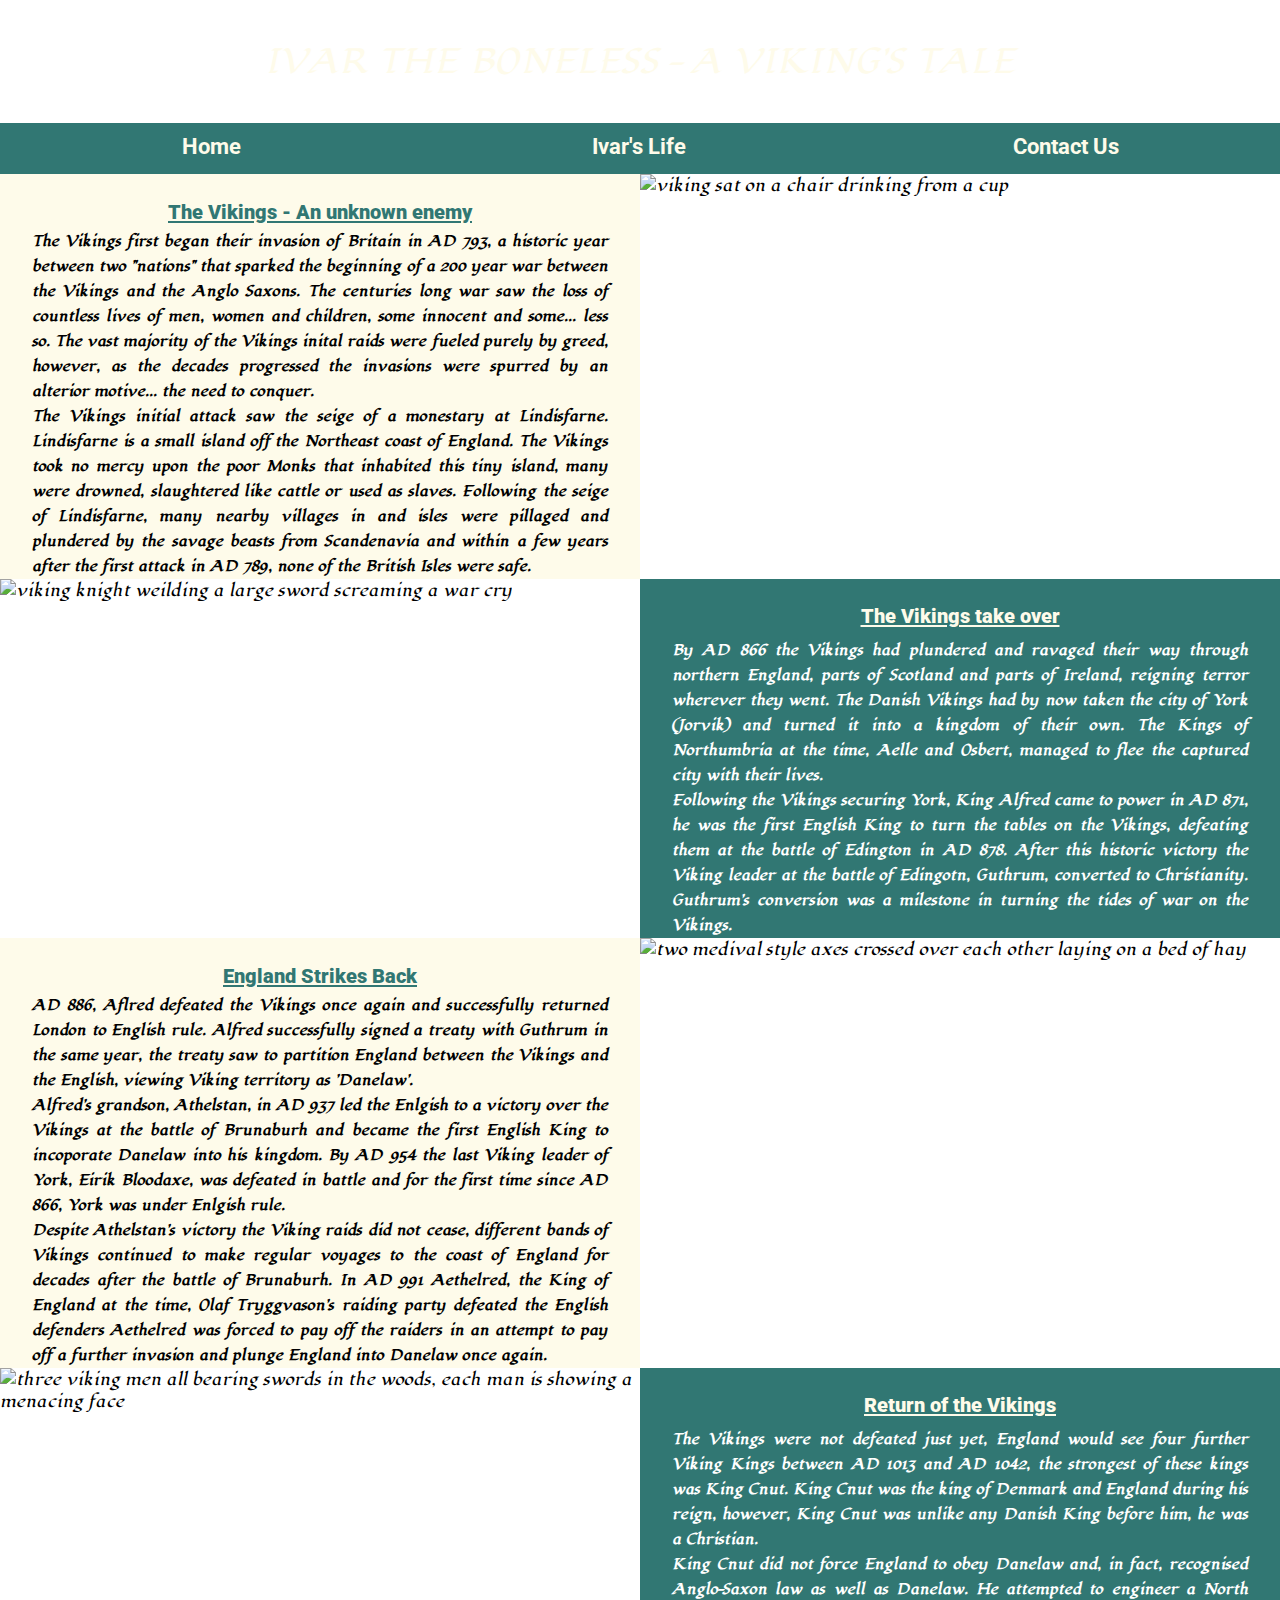
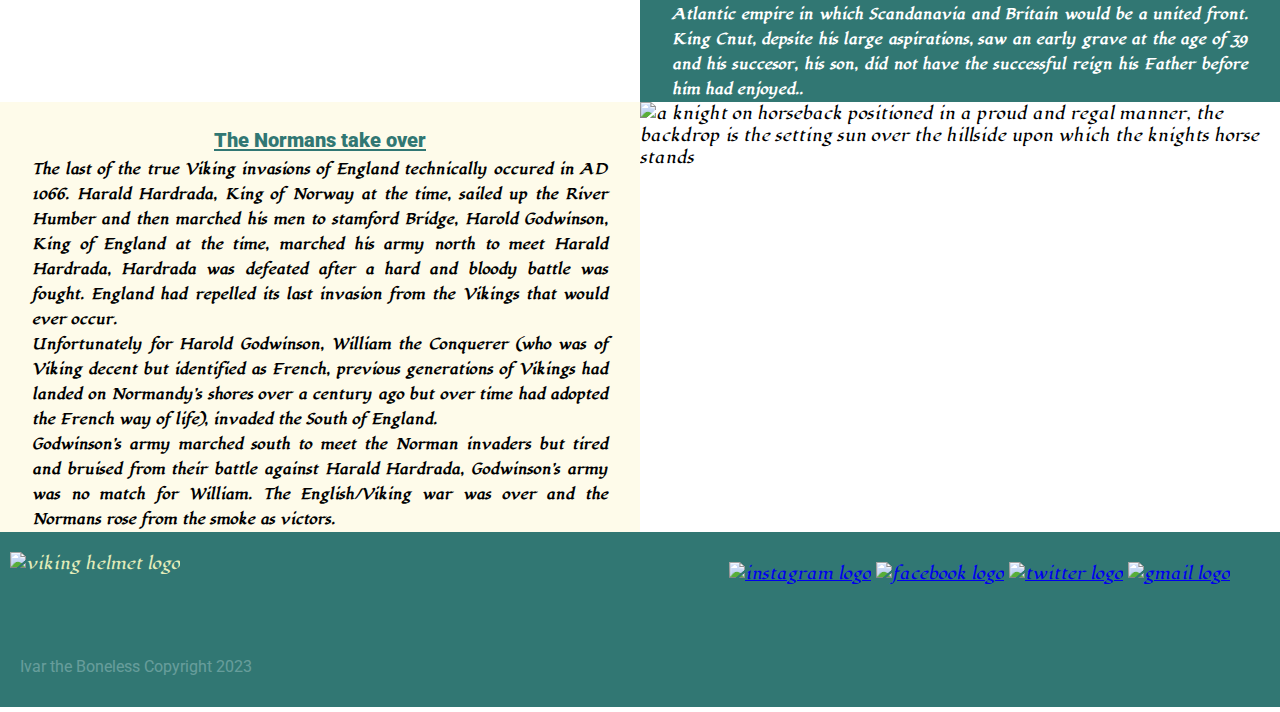
==== index.html @ dfba78e9 "changing email icon - footer, styling max-width 1000px device" ====
<!DOCTYPE html>
<html lang="en">
  <head>
    <meta charset="UTF-8" />
    <meta http-equiv="X-UA-Compatible" content="IE=edge" />
    <meta name="viewport" content="width=device-width, initial-scale=1.0" />
    <link rel="stylesheet" href="assets/style.css" />
    <title>Ivar the Boneless</title>
    <link rel="icon" type="image/x-icon" href="assets/logos/favicon.png">
  </head>
<!-- Header and navbar section -->
  <body>
    <header>IVAR THE BONELESS - A VIKING'S TALE</header>
    <nav id="navbar">
      <ul>
        <li>
          <a href="index.html">Home</a>
        </li>
        <li>
          <a href="ivar.html">Ivar's Life</a>
        </li>
        <li>
          <a href="contact.html">Contact Us</a>
        </li>
      </ul>
    </nav>
<!-- Timeline and image content -->
    <div class="container">
      <div class="left-text-content">
        <h2>The Vikings - An unknown enemy</h2>
        <p>
          The Vikings first began their invasion of Britain in AD 793, a
          historic year between two "nations" that sparked the beginning of a
          200 year war between the Vikings and the Anglo Saxons. The centuries
          long war saw the loss of countless lives of men, women and children,
          some innocent and some... less so. The vast majority of the Vikings
          inital raids were fueled purely by greed, however, as the decades
          progressed the invasions were spurred by an alterior motive... the
          need to conquer.
        </p>
        <p>
          The Vikings initial attack saw the seige of a monestary at
          Lindisfarne. Lindisfarne is a small island off the Northeast coast of
          England. The Vikings took no mercy upon the poor Monks that inhabited
          this tiny island, many were drowned, slaughtered like cattle or used
          as slaves. Following the seige of Lindisfarne, many nearby villages in
          and isles were pillaged and plundered by the savage beasts from
          Scandenavia and within a few years after the first attack in AD 789,
          none of the British Isles were safe.
        </p>
      </div>
      <div class="right-image-format">
        <img
          src="assets/images/viking-drinking.jpg"
          alt="viking sat on a chair drinking from a cup"
        />
      </div>
    </div>
    <div class="container">
      <div class="left-image-format">
        <img
          src="assets/images/one-knight.jpg"
          alt="viking knight weilding a large sword screaming a war cry"
        />
      </div>
      <div class="right-text-content">
        <h2>The Vikings take over</h2>
        <p>
          By AD 866 the Vikings had plundered and ravaged their way through
          northern England, parts of Scotland and parts of Ireland, reigning
          terror wherever they went. The Danish Vikings had by now taken the
          city of York (Jorvik) and turned it into a kingdom of their own. The
          Kings of Northumbria at the time, Aelle and Osbert, managed to flee
          the captured city with their lives.
        </p>
        <p>
          Following the Vikings securing York, King Alfred came to power in AD
          871, he was the first English King to turn the tables on the Vikings,
          defeating them at the battle of Edington in AD 878. After this
          historic victory the Viking leader at the battle of Edingotn, Guthrum,
          converted to Christianity. Guthrum's conversion was a milestone in
          turning the tides of war on the Vikings.
        </p>
      </div>
    </div>
    <div class="container">
      <div class="left-text-content">
        <h2>England Strikes Back</h2>
        <p>
          AD 886, Aflred defeated the Vikings once again and successfully
          returned London to English rule. Alfred successfully signed a treaty
          with Guthrum in the same year, the treaty saw to partition England
          between the Vikings and the English, viewing Viking territory as
          'Danelaw'.
        </p>
        <p>
          Alfred's grandson, Athelstan, in AD 937 led the Enlgish to a victory
          over the Vikings at the battle of Brunaburh and became the first
          English King to incoporate Danelaw into his kingdom. By AD 954 the
          last Viking leader of York, Eirik Bloodaxe, was defeated in battle and
          for the first time since AD 866, York was under Enlgish rule.
        </p>
        <p>
          Despite Athelstan's victory the Viking raids did not cease, different
          bands of Vikings continued to make regular voyages to the coast of
          England for decades after the battle of Brunaburh. In AD 991
          Aethelred, the King of England at the time, Olaf Tryggvason's raiding
          party defeated the English defenders Aethelred was forced to pay off
          the raiders in an attempt to pay off a further invasion and plunge
          England into Danelaw once again.
        </p>
      </div>
      <div class="right-image-format">
        <img
          src="assets/images/axes.jpg"
          alt="two medival style axes crossed over each other laying on a bed of hay"
        />
      </div>
    </div>
    <div class="container">
      <div class="left-image-format">
        <img
          src="assets/images/vikings.jpg"
          alt="three viking men all bearing swords in the woods,
          each man is showing a menacing face"
        />
      </div>
      <div class="right-text-content">
        <h2>Return of the Vikings</h2>
        <p>
          The Vikings were not defeated just yet, England would see four further
          Viking Kings between AD 1013 and AD 1042, the strongest of these kings
          was King Cnut. King Cnut was the king of Denmark and England during
          his reign, however, King Cnut was unlike any Danish King before him,
          he was a Christian.
        </p>
        <p>
          King Cnut did not force England to obey Danelaw and, in fact,
          recognised Anglo-Saxon law as well as Danelaw. He attempted to
          engineer a North Atlantic empire in which Scandanavia and Britain
          would be a united front. King Cnut, depsite his large aspirations, saw
          an early grave at the age of 39 and his succesor, his son, did not
          have the successful reign his Father before him had enjoyed..
        </p>
      </div>
    </div>
    <div class="container">
      <div class="left-text-content">
        <h2>The Normans take over</h2>
        <p>
          The last of the true Viking invasions of England technically occured
          in AD 1066. Harald Hardrada, King of Norway at the time, sailed up the
          River Humber and then marched his men to stamford Bridge, Harold
          Godwinson, King of England at the time, marched his army north to meet
          Harald Hardrada, Hardrada was defeated after a hard and bloody battle
          was fought. England had repelled its last invasion from the Vikings
          that would ever occur.
        </p>
        <p>
          Unfortunately for Harold Godwinson, William the Conquerer (who was of
          Viking decent but identified as French, previous generations of
          Vikings had landed on Normandy's shores over a century ago but over
          time had adopted the French way of life), invaded the South of
          England.
        </p>
        <p>
          Godwinson's army marched south to meet the Norman invaders but tired
          and bruised from their battle against Harald Hardrada, Godwinson's
          army was no match for William. The English/Viking war was over and the
          Normans rose from the smoke as victors.
        </p>
      </div>
      <div class="right-image-format">
        <img
          id="william-img"
          src="assets/images/william-conquerer.jpg"
          alt="a knight on horseback positioned in a proud and regal manner,
          the backdrop is the setting sun over the hillside upon which the
          knights horse stands"
        />
      </div>
    </div>
<!-- Footer section -->
    <footer class="footer">
      <div>
        <img id="footer-logo" src="assets/logos/fav-icon-big.png" alt="viking helmet logo">
        <p id="copyright">
            Ivar the Boneless Copyright 2023
        </p>
        <ul class="social-icons">
          <li>
            <a
              href="https://instagram.com"
              target="_blank"
              rel="noopener"
              aria-label="Visit our Instagram page (opens on a new tab)"
              ><img
                class="social-logo-img"
                src="assets/logos/insta.png"
                alt="instagram logo"
            /></a>
          </li>
          <li>
            <a
              href="https://facebook.com"
              target="_blank"
              rel="noopener"
              aria-label="Visit our Facebook page (opens on a new tab)"
              ><img
                id="facebook-logo-img"
                src="assets/logos/facebook.png"
                alt="facebook logo"
            /></a>
          </li>
          <li>
            <a
              href="https://twitter.com"
              target="_blank"
              rel="noopener"
              aria-label="Visit our Twitter page (opens on a new tab)"
              >
              <img
                class="social-logo-img"
                src="assets/logos/twitter.png"
                alt="twitter logo"
            /></a>
          </li>
        <li>
            <a href="https://gmail.com" target="_blank" rel="noopener" aria-label="Contact us by email (opens on a new tab)">
                <img class="social-logo-img" src="assets/logos/gmail.png" alt="gmail logo" /></a>
        </li>
        </ul>
      </div>
    </footer>
  </body>
</html>
---- assets/style.css ----
@import url('https://fonts.googleapis.com/css2?family=Lugrasimo&display=swap');
@import url('https://fonts.googleapis.com/css2?family=Lugrasimo&family=Roboto:wght@300&display=swap');

* {
    margin: 0;
    padding: 0;
    border: none;
}

/* index.html header */
.container {
    display: flex;
    flex-direction: row;
    justify-content: center;
    align-items: stretch;
}

header {
    width: 100%;
    height: 100%;
    font-family: Lugrasimo;
    text-align: center;
    font-size: 200%;
    padding: 40px 0px;
    font-weight: 300;
    color: #FEFBEA;
    background: url("../assets/images/longboat.jpg") center / cover;
}

body {
    font-family: Lugrasimo;
}

#navbar {
    width: 100%;
    clear: left;
    background-color: #317773;
}

#navbar li {
    display: inline-block;
    text-align: center;
    width: 33%;
}

#navbar a {
    display: inline-block;
    font-family: roboto;
    font-size: 140%;
    font-weight: 700;
    width: 100%;
    padding-top: 10px;
    padding-bottom: 15px;
    color: #FEFBEA;
    text-decoration: none;
}

#navbar a:hover {
    background-color: #FEFBEA;
    color: #317773;
}

/* content section */
.left-text-content {
    flex: 1;
    display: block;
    padding-top: 2%;
    background-color: #FEFBEA;
    width: 50%;
}

.left-text-content h2 {
    text-align: center;
    text-decoration: underline;
    margin-bottom: 5px;
    font-weight: 900;
    font-family: roboto;
    color: #317773;
}

.left-text-content p {
    line-height: 25px;
    margin: auto 5%;
    text-align: justify;
    font-weight: 600;
}

.left-image-format {
    display: block;
    width: 50%;
}

.left-image-format img {
    flex: 1;
    width: 100%;
    height: 100%;
}

.right-image-format {
    display: block;
    width: 50%;
}

.right-image-format img {
    flex: 1;
    width: 100%;
    height: 100%;
}

.right-text-content {
    flex: 1;
    display: block;
    padding-top: 2%;
    background-color: #317773;
    width: 50%;
}

.right-text-content h2 {
    text-align: center;
    text-decoration: underline;
    margin-bottom: 10px;
    font-weight: 900;
    font-family: roboto;
    color: #FEFBEA;
}

.right-text-content p {
    line-height: 25px;
    margin: auto 5%;
    text-align: justify;
    font-weight: 600;
    color: white;
}


/* Footer content */
.footer {
    display: inline-block;
    width: 100%;
    height: 175px;
    background-color: #317773;
}

#copyright {
    position: absolute;
    opacity: 0.3;
    text-align: center;
    padding: 125px 20px 0px;
    font-family: roboto;
}

#footer-logo {
    position: absolute;
    padding: 20px 10px 0px;
    color: #e2ecba;
}

.footer p {
    margin-right: 15px;
    color: #e4f6f8;
    font-family: roboto;

}

.social-icons {
    float: right;
    padding: 30px 50px 0px;
}

.social-icons li {
    display: inline;
}

.social-logo-img {
    height: 45px;
    width: 45px;
}

#facebook-logo-img {
    width: 50px;
    height: 50px;
}

/* ivar.html */
.ivar-content {
    display: flex;
    flex-direction: row;
    align-items: stretch;
}

#ivar-article {
    flex: 2;
    background-color: #FEFBEA;
    height: 100%;
    padding-top: 35px;
    padding-bottom: auto;
}

#ivar-article h2 {

    text-decoration: underline;
    text-align: center;
    font-weight: 900;
    font-family: roboto;
}

#ivar-article p {
    padding: 5px 25px 15px;
    line-height: 25px;
    font-weight: 500;
    text-align: justify;
}

#ivar-image {
    flex: 1;
    float: left;
}

#ivar-image img {
    width: 100%;
    height: 100%;
    align-items: stretch;
}


/* contact.html */
section h2 {
    text-decoration: underline;
    text-align: center;
    font-family: roboto;
}

#form-section {
    display: inline-block;
    float: left;
    width: 50%;
    text-align: left;
    background-color: #e4f6f8;
    height: 600px;
}

#form-section h2 {
    text-align: center;
    font-weight: 900;
    font-family: roboto;
}

#form-section form {
    padding: 25px 25px;
    font-weight: 900;
    font-family: roboto;

}

.form-input {
    display: block;
    border: 1px solid black;
    width: 60%;
    margin-bottom: 15px;
}

textarea {
    margin: 15px 0px;
    border: solid black 1px;
    height: 150px;
    width: 300px;
}

.submit-button {
    position: relative;
    display: block;
    width: fit-content;
    background-color: #317773;
    margin: 15px 0px 35px;
    padding: 10px 20px;
    border: solid black 2px;
}

.submit-button:hover {
    background-color: #e4f6f8;
}

#find-out-more {
    display: block;
    float: right;
    width: 50%;
    text-align: center;
    background-color: #FEFBEA;
    height: 600px;
}

#find-out-more h2 {
    align-content: center;
    margin-top: 25px;
    font-family: roboto;
}

#find-out-more p {
    text-align: center;
    margin: 10px 15px;
    font-family: roboto;
}

/* Device amends */
@media screen and (max-width: 1500px) {
    .left-text-content {
        position: relative;
        font-size: 85%;
    }

    .right-text-content {
        position: relative;
        font-size: 85%;
    }
}

@media screen and (max-width: 1250px) {

    #navbar li {
        width: 100%;
    }

    #find-us {
        width: 100%;
    }

    #ivar-article {
        font-size: 70%;
    }

    #form-section {
        width: 100%
    }

    form {
        margin-left: 10%;
    }

    form h2 {
        margin-right: 11%;
    }

    #find-out-more {
        width: 100%;
    }

    .left-text-content {
        position: relative;
        font-size: 65%;
    }

    .right-text-content {
        position: relative;
        font-size: 65%;
    }

    #footer-logo {
        height: 100px;
        width: 100px;
        padding-top: 30px;

    }

    #copyright {
        font-size: 80%;
    }
}

@media screen and (max-width: 1000px) {
    .left-text-content {
        position: relative;
        font-size: 50%;
    }

    .right-text-content {
        position: relative;
        font-size: 50%;
    }

    #ivar-article {
        font-size: 50%;
        flex: 3;
    }

    #ivar-image {
        flex: 2;
    }

    #footer-logo {
        height: 70px;
        width: 70px;
        padding-top: 40px;
    }

    #copyright {
        font-size: 65%;
    }
}
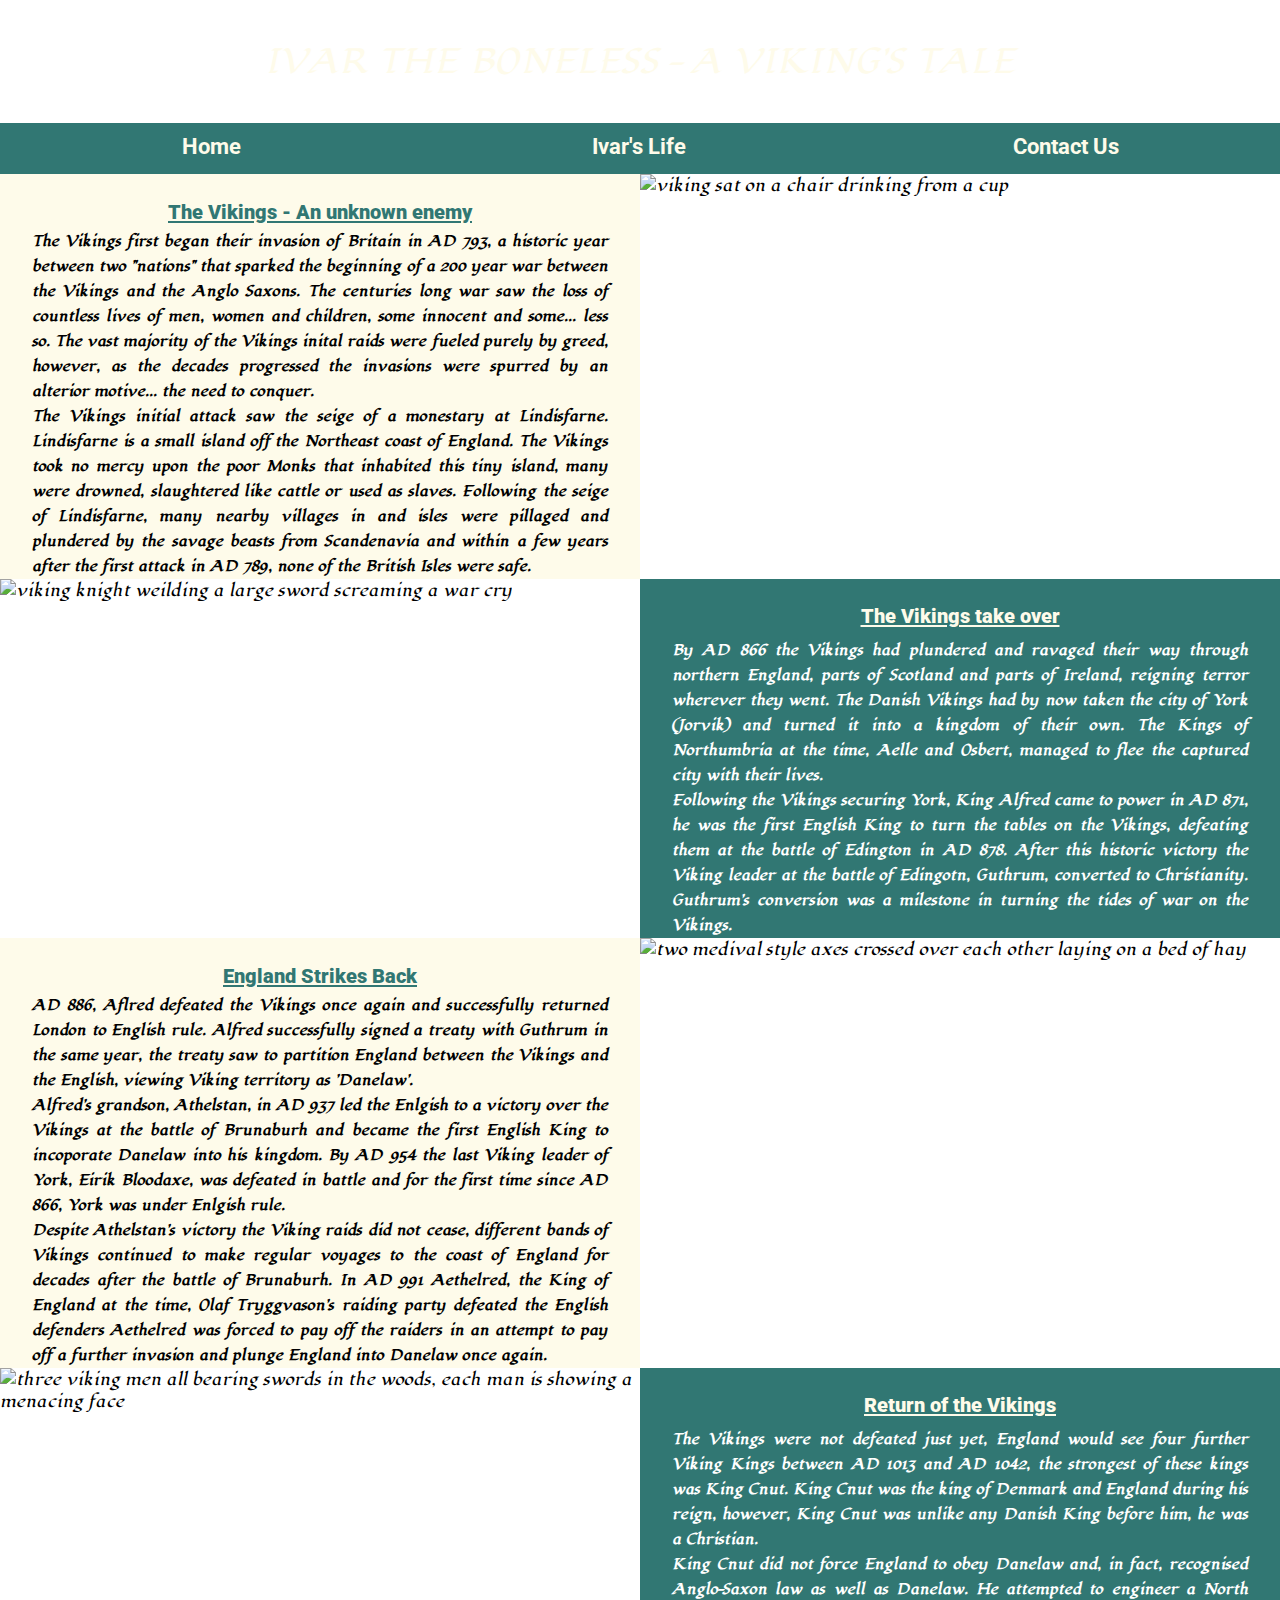
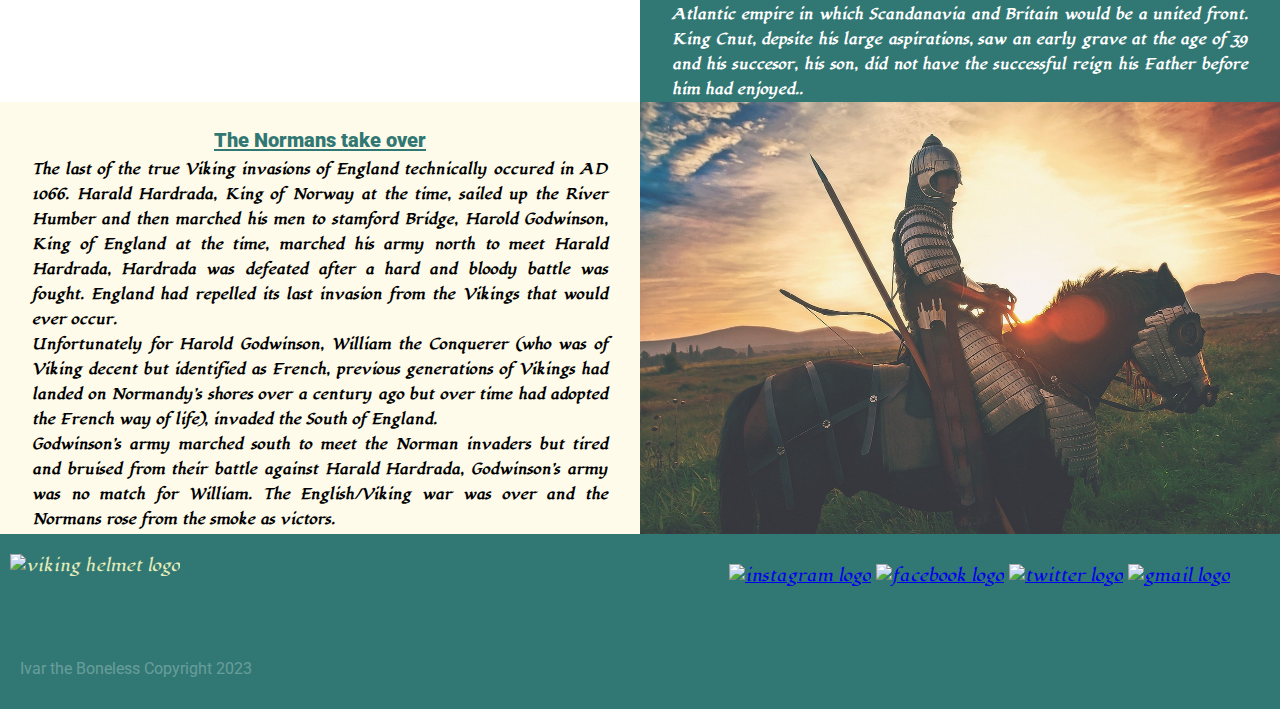
==== commit 6f7fbb32: "adding images new paths" ====
--- a/index.html
+++ b/index.html
@@ -6,7 +6,7 @@
     <meta name="viewport" content="width=device-width, initial-scale=1.0" />
     <link rel="stylesheet" href="assets/style.css" />
     <title>Ivar the Boneless</title>
-    <link rel="icon" type="image/x-icon" href="assets/logos/favicon.png">
+    <link rel="icon" type="image/x-icon" href="./assets/logos/favicon.png">
   </head>
 <!-- Header and navbar section -->
   <body>
@@ -51,7 +51,7 @@
       </div>
       <div class="right-image-format">
         <img
-          src="assets/images/viking-drinking.jpg"
+          src="./assets/images/viking-drinking.jpg"
           alt="viking sat on a chair drinking from a cup"
         />
       </div>
@@ -59,7 +59,7 @@
     <div class="container">
       <div class="left-image-format">
         <img
-          src="assets/images/one-knight.jpg"
+          src="./assets/images/one-knight.jpg"
           alt="viking knight weilding a large sword screaming a war cry"
         />
       </div>
@@ -112,7 +112,7 @@
       </div>
       <div class="right-image-format">
         <img
-          src="assets/images/axes.jpg"
+          src="./assets/images/axes.jpg"
           alt="two medival style axes crossed over each other laying on a bed of hay"
         />
       </div>
@@ -120,7 +120,7 @@
     <div class="container">
       <div class="left-image-format">
         <img
-          src="assets/images/vikings.jpg"
+          src="./assets/images/vikings.jpg"
           alt="three viking men all bearing swords in the woods,
           each man is showing a menacing face"
         />
@@ -173,7 +173,7 @@
       <div class="right-image-format">
         <img
           id="william-img"
-          src="assets/images/william-conquerer.jpg"
+          src="./assets/images/william-conquerer.jpg"
           alt="a knight on horseback positioned in a proud and regal manner,
           the backdrop is the setting sun over the hillside upon which the
           knights horse stands"
@@ -183,7 +183,7 @@
 <!-- Footer section -->
     <footer class="footer">
       <div>
-        <img id="footer-logo" src="assets/logos/fav-icon-big.png" alt="viking helmet logo">
+        <img id="footer-logo" src="./assets/logos/fav-icon-big.png" alt="viking helmet logo">
         <p id="copyright">
             Ivar the Boneless Copyright 2023
         </p>
@@ -196,7 +196,7 @@
               aria-label="Visit our Instagram page (opens on a new tab)"
               ><img
                 class="social-logo-img"
-                src="assets/logos/insta.png"
+                src="./assets/logos/insta.png"
                 alt="instagram logo"
             /></a>
           </li>
@@ -208,7 +208,7 @@
               aria-label="Visit our Facebook page (opens on a new tab)"
               ><img
                 id="facebook-logo-img"
-                src="assets/logos/facebook.png"
+                src="./assets/logos/facebook.png"
                 alt="facebook logo"
             /></a>
           </li>
@@ -221,13 +221,13 @@
               >
               <img
                 class="social-logo-img"
-                src="assets/logos/twitter.png"
+                src="./assets/logos/twitter.png"
                 alt="twitter logo"
             /></a>
           </li>
         <li>
             <a href="https://gmail.com" target="_blank" rel="noopener" aria-label="Contact us by email (opens on a new tab)">
-                <img class="social-logo-img" src="assets/logos/gmail.png" alt="gmail logo" /></a>
+                <img class="social-logo-img" src="./assets/logos/gmail.png" alt="gmail logo" /></a>
         </li>
         </ul>
       </div>
--- a/assets/style.css
+++ b/assets/style.css
@@ -24,7 +24,7 @@
     padding: 40px 0px;
     font-weight: 300;
     color: #FEFBEA;
-    background: url("../assets/images/longboat.jpg") center / cover;
+    background: url("./images/longboat.jpg") center / cover;
 }
 
 body {
@@ -197,7 +197,7 @@
 }
 
 #ivar-article h2 {
-
+    padding-top: 15px;
     text-decoration: underline;
     text-align: center;
     font-weight: 900;
@@ -205,7 +205,7 @@
 }
 
 #ivar-article p {
-    padding: 5px 25px 15px;
+    padding: 5px 25px 0px;
     line-height: 25px;
     font-weight: 500;
     text-align: justify;
@@ -236,7 +236,7 @@
     width: 50%;
     text-align: left;
     background-color: #e4f6f8;
-    height: 600px;
+    height: 550px;
 }
 
 #form-section h2 {
@@ -284,9 +284,10 @@
     display: block;
     float: right;
     width: 50%;
+    height: 100%;
     text-align: center;
     background-color: #FEFBEA;
-    height: 600px;
+    height: 550px
 }
 
 #find-out-more h2 {
@@ -315,6 +316,9 @@
 }
 
 @media screen and (max-width: 1250px) {
+    header {
+        font-size: 170%;
+    }
 
     #navbar li {
         width: 100%;
@@ -325,7 +329,17 @@
     }
 
     #ivar-article {
+        flex: 3;
         font-size: 70%;
+        line-height: 20px;
+    }
+
+    #ivar-article h2 {
+        padding-top: 12px
+    }
+
+    #ivar-image {
+        flex: 2;
     }
 
     #form-section {
@@ -347,11 +361,13 @@
     .left-text-content {
         position: relative;
         font-size: 65%;
+        line-height: 20px;
     }
 
     .right-text-content {
         position: relative;
         font-size: 65%;
+        line-height: 20px;
     }
 
     #footer-logo {
@@ -363,23 +379,58 @@
 
     #copyright {
         font-size: 80%;
+        padding-top: 125px;
+    }
+
+    .footer {
+        height: 160px;
     }
 }
 
 @media screen and (max-width: 1000px) {
+    header {
+        font-size: 140%;
+    }
+
+    #navbar a {
+        font-size: 100%;
+    }
+
     .left-text-content {
         position: relative;
         font-size: 50%;
+        line-height: 12px;
     }
 
     .right-text-content {
         position: relative;
         font-size: 50%;
+        line-height: 12px;
+    }
+
+    .right-text-content p {
+        line-height: 20px;
+        font-weight: 200;
+    }
+
+    .left-text-content p {
+        line-height: 20px;
+        font-weight: 200;
     }
 
     #ivar-article {
-        font-size: 50%;
         flex: 3;
+        height: 100%;
+        font-size: 55%;
+        padding-bottom: 150px;
+    }
+
+    #ivar-article p {
+        line-height: 15px;
+    }
+
+    #ivar-article h2 {
+        padding-top: 8px
     }
 
     #ivar-image {
@@ -392,7 +443,204 @@
         padding-top: 40px;
     }
 
+    .social-logo-img {
+        height: 40px;
+        width: 40px;
+    }
+
+    #facebook-logo-img {
+        width: 45px;
+        height: 45px;
+    }
+
     #copyright {
         font-size: 65%;
+        padding-top: 100px;
+    }
+
+    .footer {
+        height: 140px;
+    }
+}
+
+@media screen and (max-width: 650px) {
+    header {
+        font-size: 80%;
+    }
+
+    #navbar a {
+        font-size: 70%;
+    }
+
+    #ivar-article {
+        flex: 3;
+        height: 100%;
+        font-size: 50%;
+        padding-bottom: 150px;
+    }
+
+    #ivar-article p {
+        line-height: 10px;
+        font-weight: 100;
+    }
+
+    #ivar-image {
+        display: none;
+    }
+
+    .left-text-content {
+        position: relative;
+        font-size: 30%;
+    }
+
+    .right-text-content {
+        position: relative;
+        font-size: 30%;
+    }
+
+    .right-text-content p {
+        line-height: 10px;
+        font-weight: 100;
+    }
+
+    .left-text-content p {
+        line-height: 10px;
+        font-weight: 100;
+    }
+
+    #form-section {
+        height: 500px;
+    }
+
+    form {
+        font-size: 75%;
+    }
+
+    form h2 {
+        font-size: 80%;
+    }
+
+    #find-out-more {
+        font-size: 75%;
+        height: 350px
+    }
+
+    textarea {
+        width: 250px;
+        height: 125px;
+    }
+
+    #footer-logo {
+        height: 80px;
+        width: 80px;
+        padding-top: 20px;
+
+    }
+
+    #copyright {
+        font-size: 60%;
+        padding-top: 90px;
+    }
+
+    .social-logo-img {
+        height: 35px;
+        width: 35px;
+    }
+
+    #facebook-logo-img {
+        width: 40px;
+        height: 40px;
+    }
+
+    .footer {
+        height: 120px;
+    }
+}
+
+@media screen and (max-width: 500px) {
+    header {
+        font-size: 60%;
+    }
+
+    #navbar a {
+        font-size: 60%;
+    }
+
+    #ivar-article {
+        flex: 3;
+        height: 100%;
+        font-size: 40%;
+        padding-bottom: 150px;
+    }
+
+    #ivar-article p {
+        line-height: 10px;
+    }
+
+    #ivar-image {
+        display: none;
+    }
+
+    .left-text-content {
+        position: relative;
+        font-size: 20%;
+    }
+
+    .right-text-content {
+        position: relative;
+        font-size: 20%;
+    }
+
+    .right-text-content p {
+        line-height: 10px;
+        font-weight: 0;
+    }
+
+    .left-text-content p {
+        line-height: 10px;
+        font-weight: 0;
+    }
+
+    form {
+        font-size: 60%;
+    }
+
+    form h2 {
+        font-size: 65%;
+    }
+
+    #find-out-more {
+        font-size: 60%;
+    }
+
+    textarea {
+        width: 200px;
+        height: 100px;
+    }
+
+    #footer-logo {
+        height: 50px;
+        width: 50px;
+        padding-top: 20px;
+
+    }
+
+    #copyright {
+        font-size: 40%;
+        padding-top: 70px;
+    }
+
+    .social-logo-img {
+        height: 30px;
+        width: 30px;
+    }
+
+    #facebook-logo-img {
+        width: 35px;
+        height: 35px;
+    }
+
+    .footer {
+        height: 100px;
     }
 }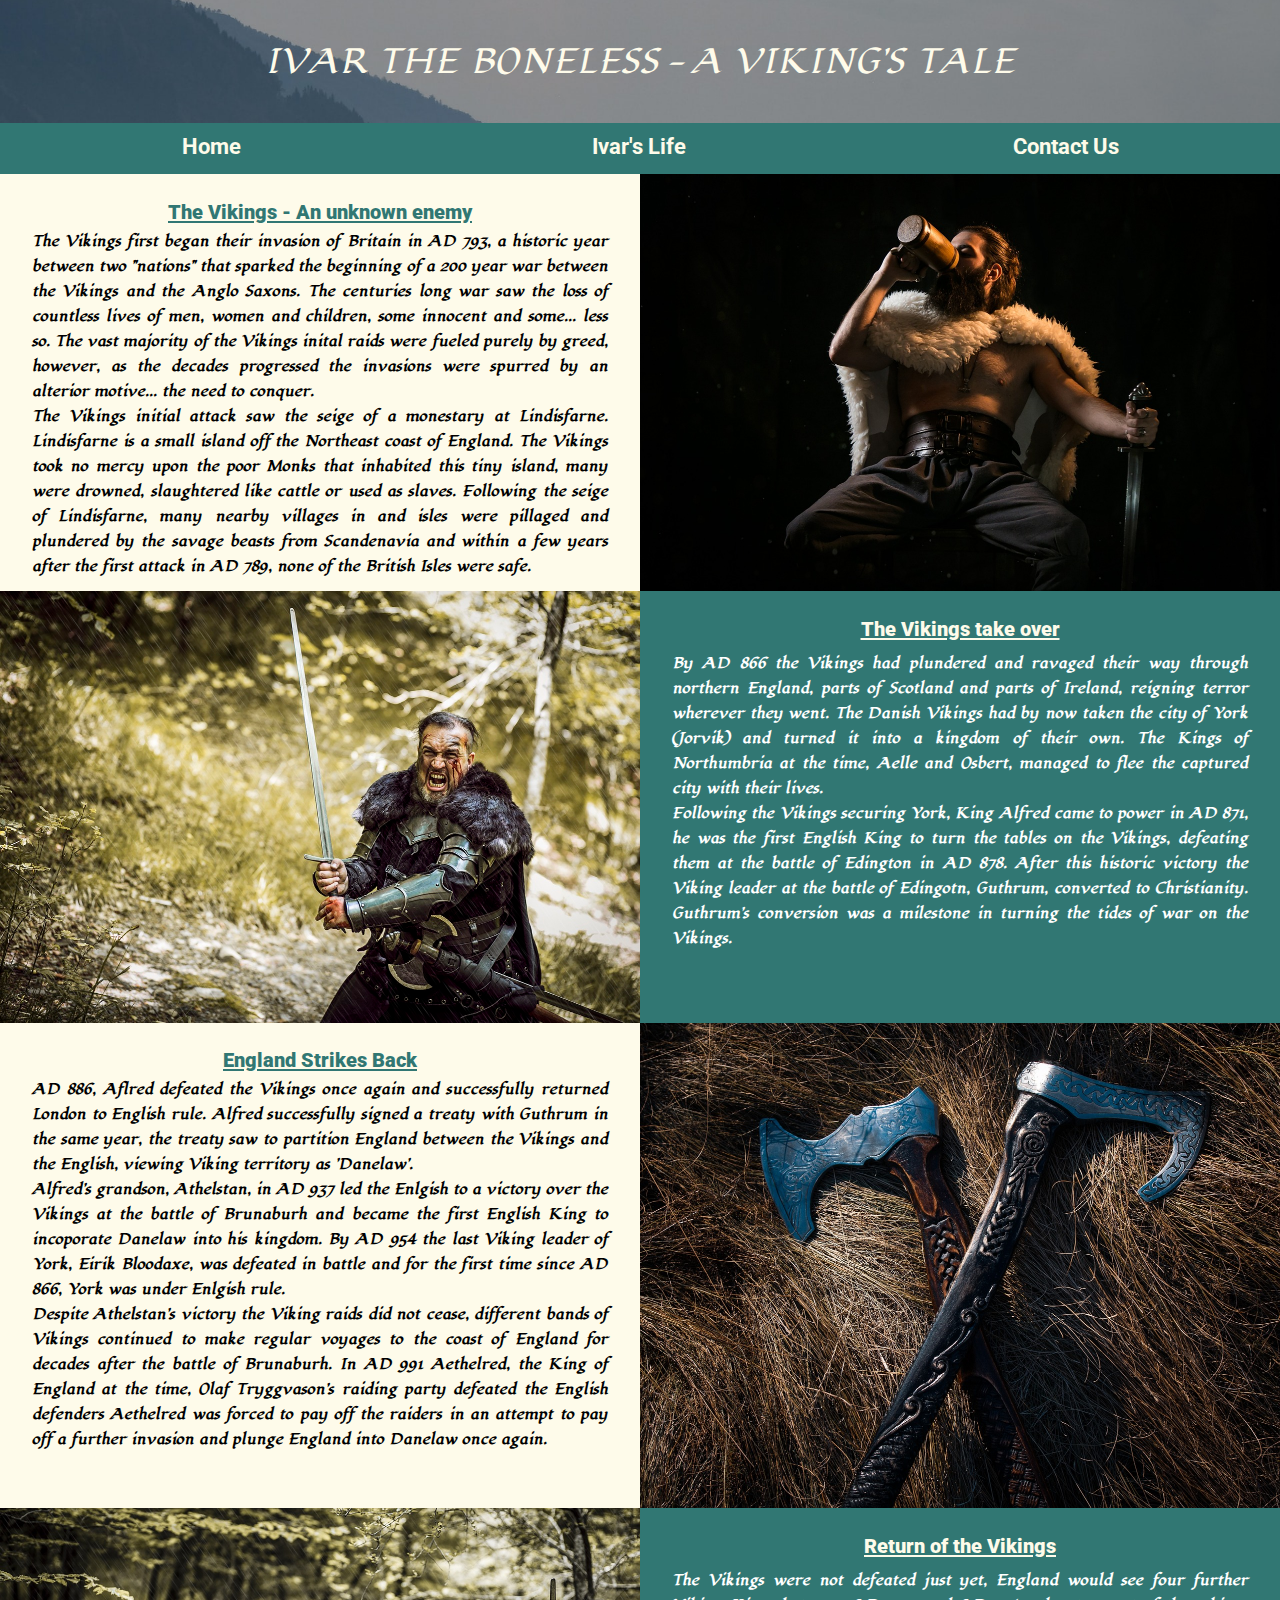
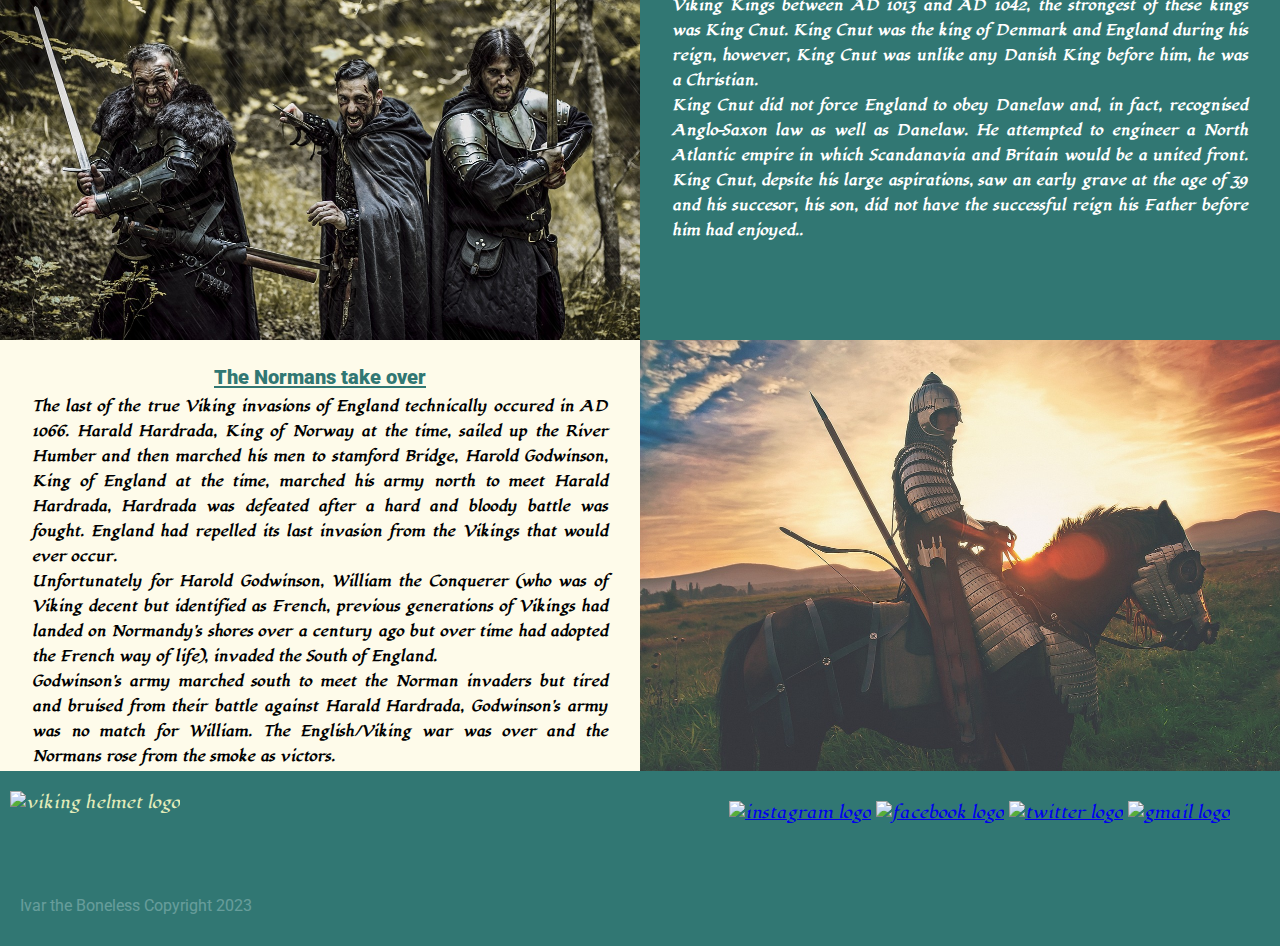
==== commit 9a666006: "amending image paths" ====
--- a/index.html
+++ b/index.html
@@ -51,7 +51,7 @@
       </div>
       <div class="right-image-format">
         <img
-          src="./assets/images/viking-drinking.jpg"
+          src="assets/images/viking-drinking.jpg"
           alt="viking sat on a chair drinking from a cup"
         />
       </div>
@@ -59,7 +59,7 @@
     <div class="container">
       <div class="left-image-format">
         <img
-          src="./assets/images/one-knight.jpg"
+          src="assets/images/one-knight.jpg"
           alt="viking knight weilding a large sword screaming a war cry"
         />
       </div>
@@ -112,7 +112,7 @@
       </div>
       <div class="right-image-format">
         <img
-          src="./assets/images/axes.jpg"
+          src="assets/images/axes.jpg"
           alt="two medival style axes crossed over each other laying on a bed of hay"
         />
       </div>
@@ -120,7 +120,7 @@
     <div class="container">
       <div class="left-image-format">
         <img
-          src="./assets/images/vikings.jpg"
+          src="assets/images/vikings.jpg"
           alt="three viking men all bearing swords in the woods,
           each man is showing a menacing face"
         />
@@ -173,7 +173,7 @@
       <div class="right-image-format">
         <img
           id="william-img"
-          src="./assets/images/william-conquerer.jpg"
+          src="assets/images/william-conquerer.jpg"
           alt="a knight on horseback positioned in a proud and regal manner,
           the backdrop is the setting sun over the hillside upon which the
           knights horse stands"
@@ -183,7 +183,7 @@
 <!-- Footer section -->
     <footer class="footer">
       <div>
-        <img id="footer-logo" src="./assets/logos/fav-icon-big.png" alt="viking helmet logo">
+        <img id="footer-logo" src="assets/logos/fav-icon-big.png" alt="viking helmet logo">
         <p id="copyright">
             Ivar the Boneless Copyright 2023
         </p>
@@ -196,7 +196,7 @@
               aria-label="Visit our Instagram page (opens on a new tab)"
               ><img
                 class="social-logo-img"
-                src="./assets/logos/insta.png"
+                src="assets/logos/insta.png"
                 alt="instagram logo"
             /></a>
           </li>
@@ -208,7 +208,7 @@
               aria-label="Visit our Facebook page (opens on a new tab)"
               ><img
                 id="facebook-logo-img"
-                src="./assets/logos/facebook.png"
+                src="assets/logos/facebook.png"
                 alt="facebook logo"
             /></a>
           </li>
@@ -221,13 +221,13 @@
               >
               <img
                 class="social-logo-img"
-                src="./assets/logos/twitter.png"
+                src="assets/logos/twitter.png"
                 alt="twitter logo"
             /></a>
           </li>
         <li>
             <a href="https://gmail.com" target="_blank" rel="noopener" aria-label="Contact us by email (opens on a new tab)">
-                <img class="social-logo-img" src="./assets/logos/gmail.png" alt="gmail logo" /></a>
+                <img class="social-logo-img" src="assets/logos/gmail.png" alt="gmail logo" /></a>
         </li>
         </ul>
       </div>
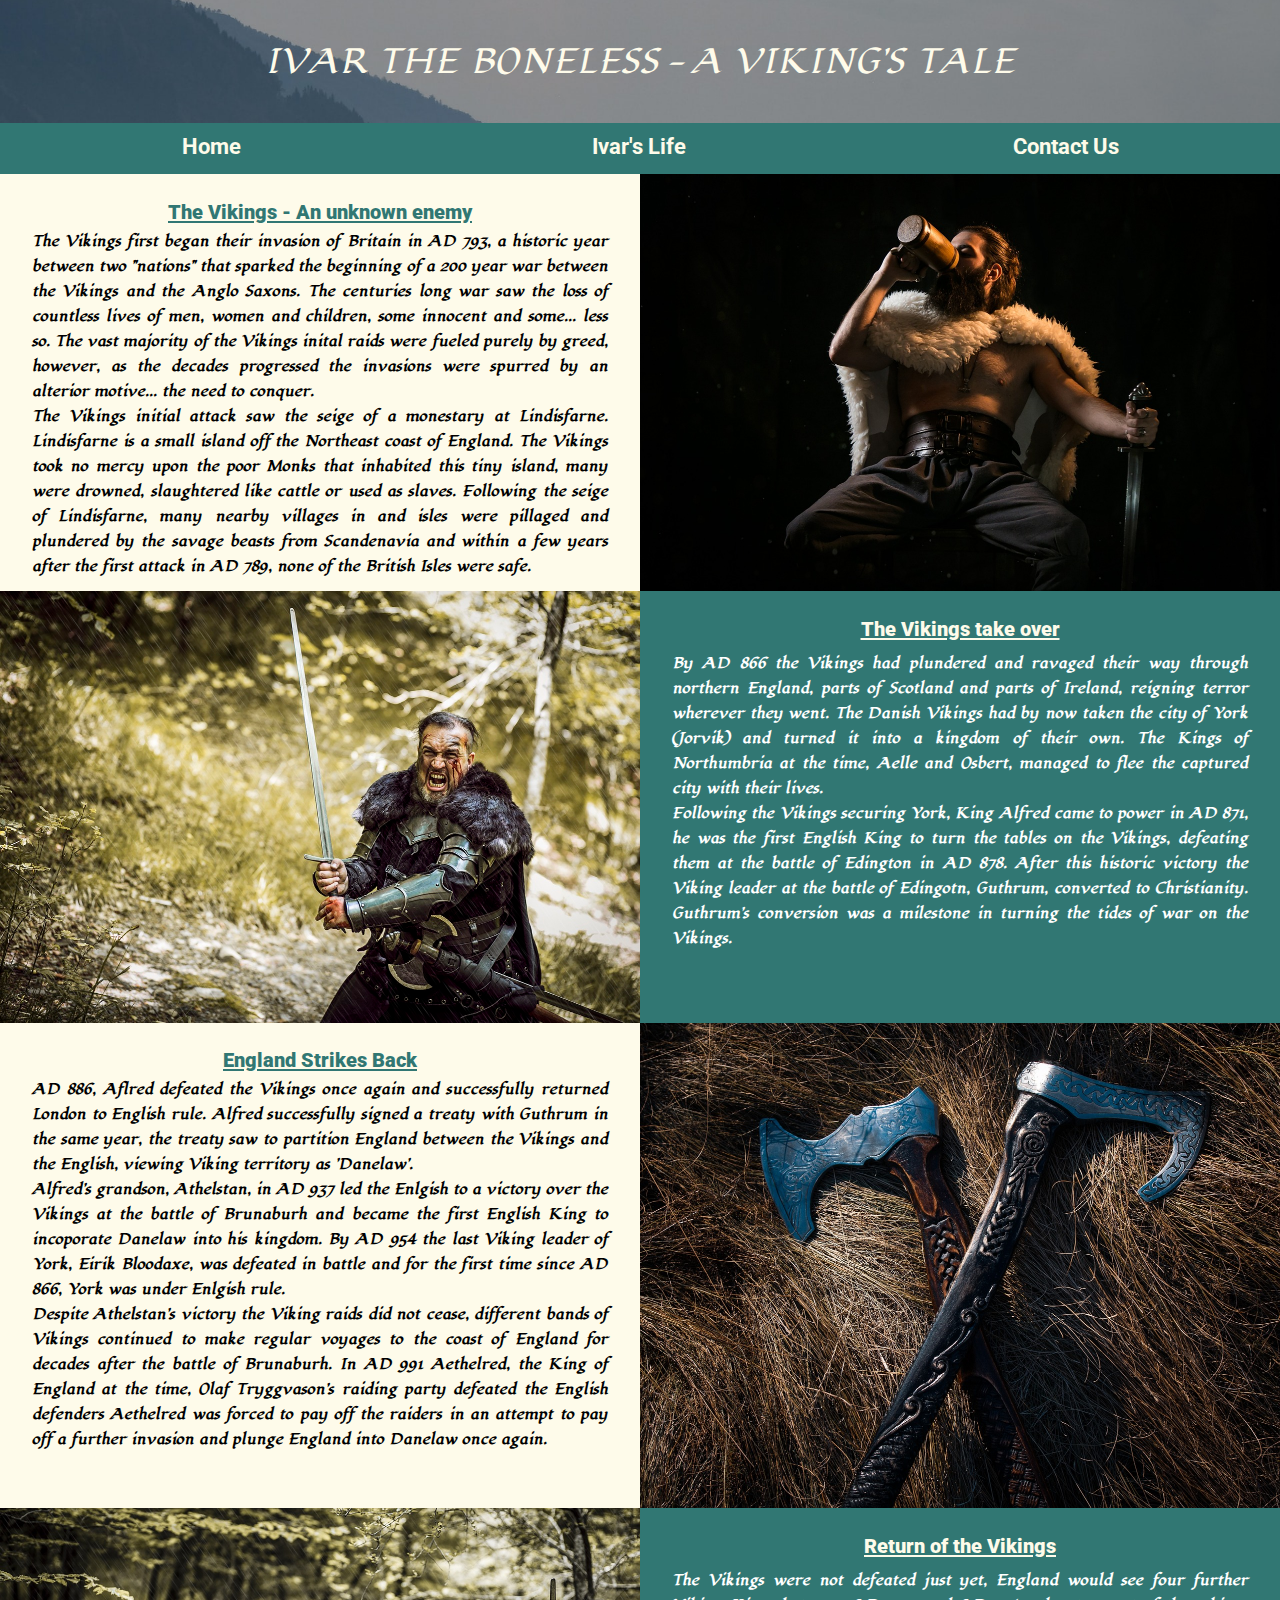
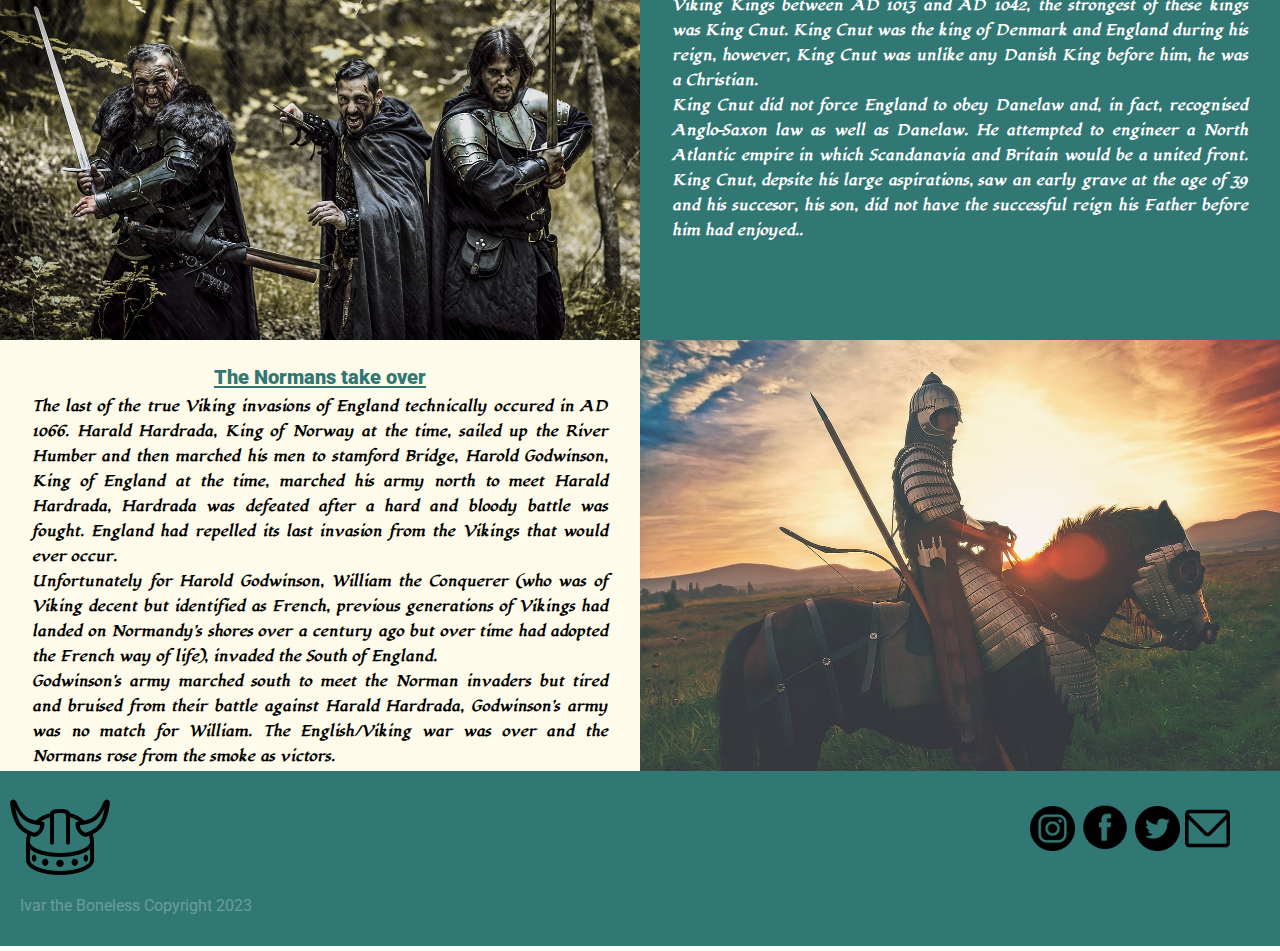
==== commit fdaa6928: "minor tweak to href" ====
--- a/index.html
+++ b/index.html
@@ -6,7 +6,7 @@
     <meta name="viewport" content="width=device-width, initial-scale=1.0" />
     <link rel="stylesheet" href="assets/style.css" />
     <title>Ivar the Boneless</title>
-    <link rel="icon" type="image/x-icon" href="./assets/logos/favicon.png">
+    <link rel="icon" type="image/x-icon" href="assets/logos/favicon.png">
   </head>
 <!-- Header and navbar section -->
   <body>
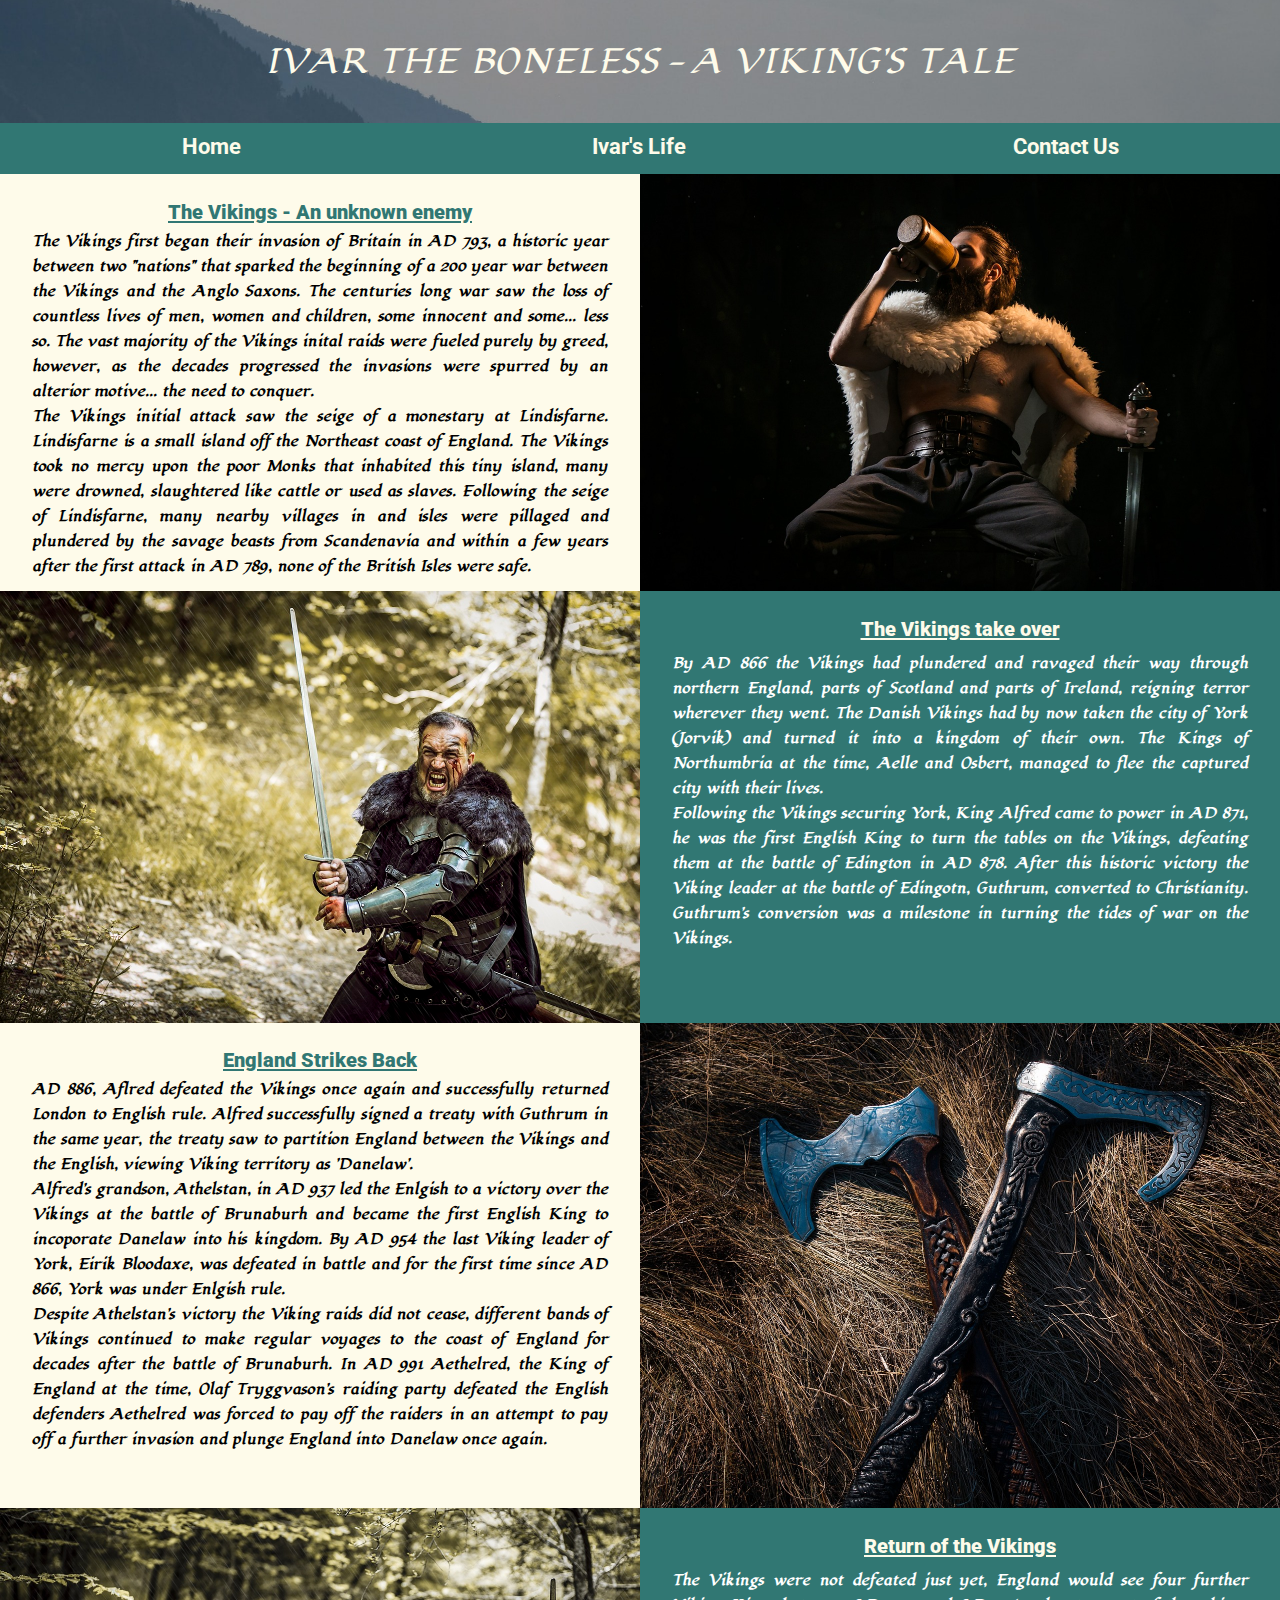
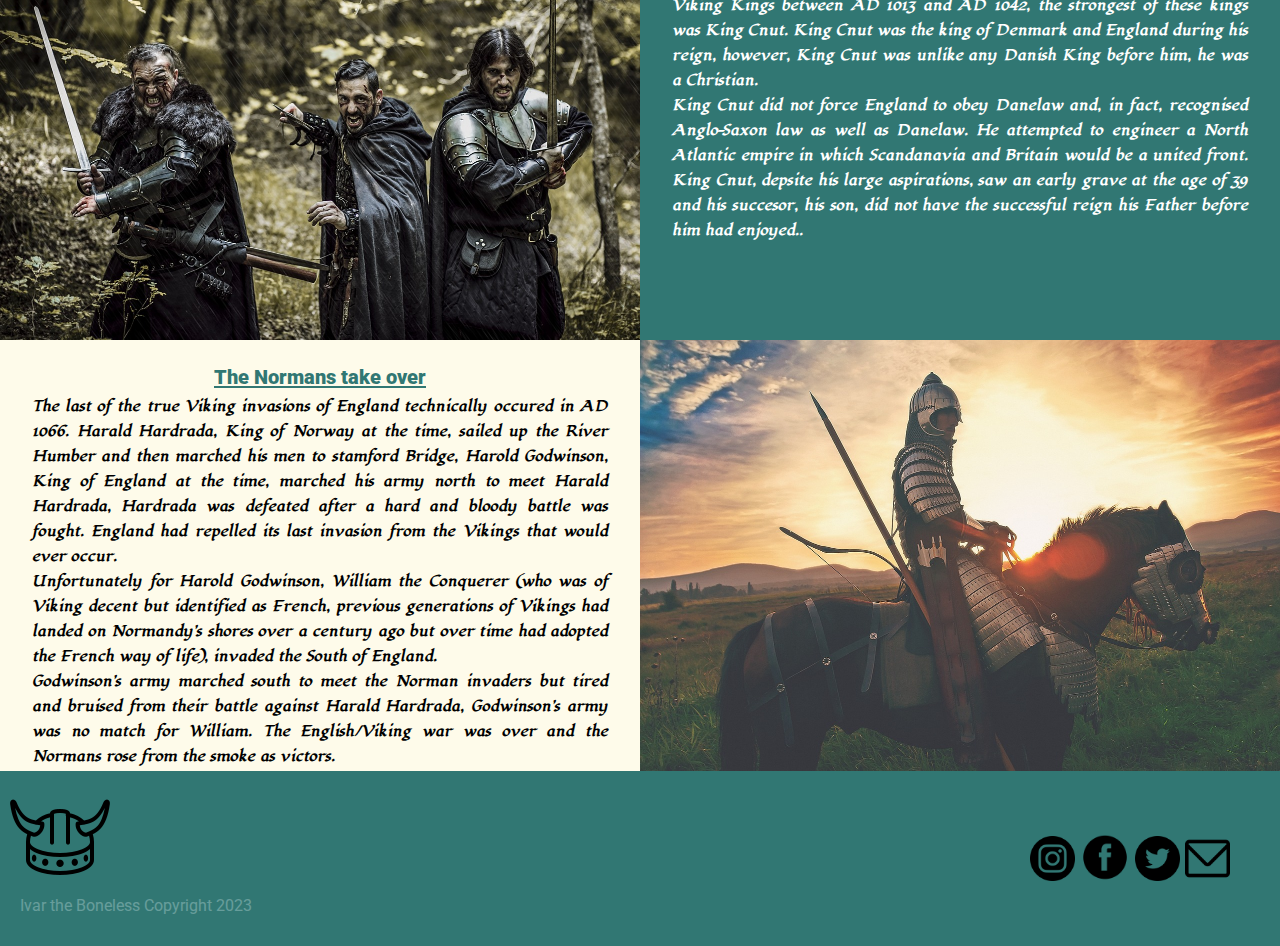
==== commit fd53e9b6: "fixing formatting of footer in live website" ====
--- a/index.html
+++ b/index.html
@@ -6,9 +6,9 @@
     <meta name="viewport" content="width=device-width, initial-scale=1.0" />
     <link rel="stylesheet" href="assets/style.css" />
     <title>Ivar the Boneless</title>
-    <link rel="icon" type="image/x-icon" href="assets/logos/favicon.png">
+    <link rel="icon" type="image/x-icon" href="assets/logos/favicon.png" />
   </head>
-<!-- Header and navbar section -->
+  <!-- Header and navbar section -->
   <body>
     <header>IVAR THE BONELESS - A VIKING'S TALE</header>
     <nav id="navbar">
@@ -24,7 +24,7 @@
         </li>
       </ul>
     </nav>
-<!-- Timeline and image content -->
+    <!-- Timeline and image content -->
     <div class="container">
       <div class="left-text-content">
         <h2>The Vikings - An unknown enemy</h2>
@@ -180,13 +180,15 @@
         />
       </div>
     </div>
-<!-- Footer section -->
+    <!-- Footer section -->
     <footer class="footer">
       <div>
-        <img id="footer-logo" src="assets/logos/fav-icon-big.png" alt="viking helmet logo">
-        <p id="copyright">
-            Ivar the Boneless Copyright 2023
-        </p>
+        <p id="copyright">Ivar the Boneless Copyright 2023</p>
+        <img
+          id="footer-logo"
+          src="assets/logos/fav-icon-big.png"
+          alt="viking helmet logo"
+        />
         <ul class="social-icons">
           <li>
             <a
@@ -218,17 +220,26 @@
               target="_blank"
               rel="noopener"
               aria-label="Visit our Twitter page (opens on a new tab)"
-              >
+            >
               <img
                 class="social-logo-img"
                 src="assets/logos/twitter.png"
                 alt="twitter logo"
             /></a>
           </li>
-        <li>
-            <a href="https://gmail.com" target="_blank" rel="noopener" aria-label="Contact us by email (opens on a new tab)">
-                <img class="social-logo-img" src="assets/logos/gmail.png" alt="gmail logo" /></a>
-        </li>
+          <li>
+            <a
+              href="https://gmail.com"
+              target="_blank"
+              rel="noopener"
+              aria-label="Contact us by email (opens on a new tab)"
+            >
+              <img
+                class="social-logo-img"
+                src="assets/logos/gmail.png"
+                alt="gmail logo"
+            /></a>
+          </li>
         </ul>
       </div>
     </footer>
--- a/assets/style.css
+++ b/assets/style.css
@@ -150,7 +150,6 @@
 }
 
 #footer-logo {
-    position: absolute;
     padding: 20px 10px 0px;
     color: #e2ecba;
 }
@@ -164,7 +163,7 @@
 
 .social-icons {
     float: right;
-    padding: 30px 50px 0px;
+    padding: 60px 50px 0px;
 }
 
 .social-icons li {
@@ -185,15 +184,14 @@
 .ivar-content {
     display: flex;
     flex-direction: row;
-    align-items: stretch;
+    height: 100%;
 }
 
 #ivar-article {
-    flex: 2;
+    flex: 3;
     background-color: #FEFBEA;
-    height: 100%;
     padding-top: 35px;
-    padding-bottom: auto;
+    
 }
 
 #ivar-article h2 {
@@ -205,6 +203,7 @@
 }
 
 #ivar-article p {
+    max-height: 100%;
     padding: 5px 25px 0px;
     line-height: 25px;
     font-weight: 500;
@@ -212,7 +211,7 @@
 }
 
 #ivar-image {
-    flex: 1;
+    flex: 2;
     float: left;
 }
 
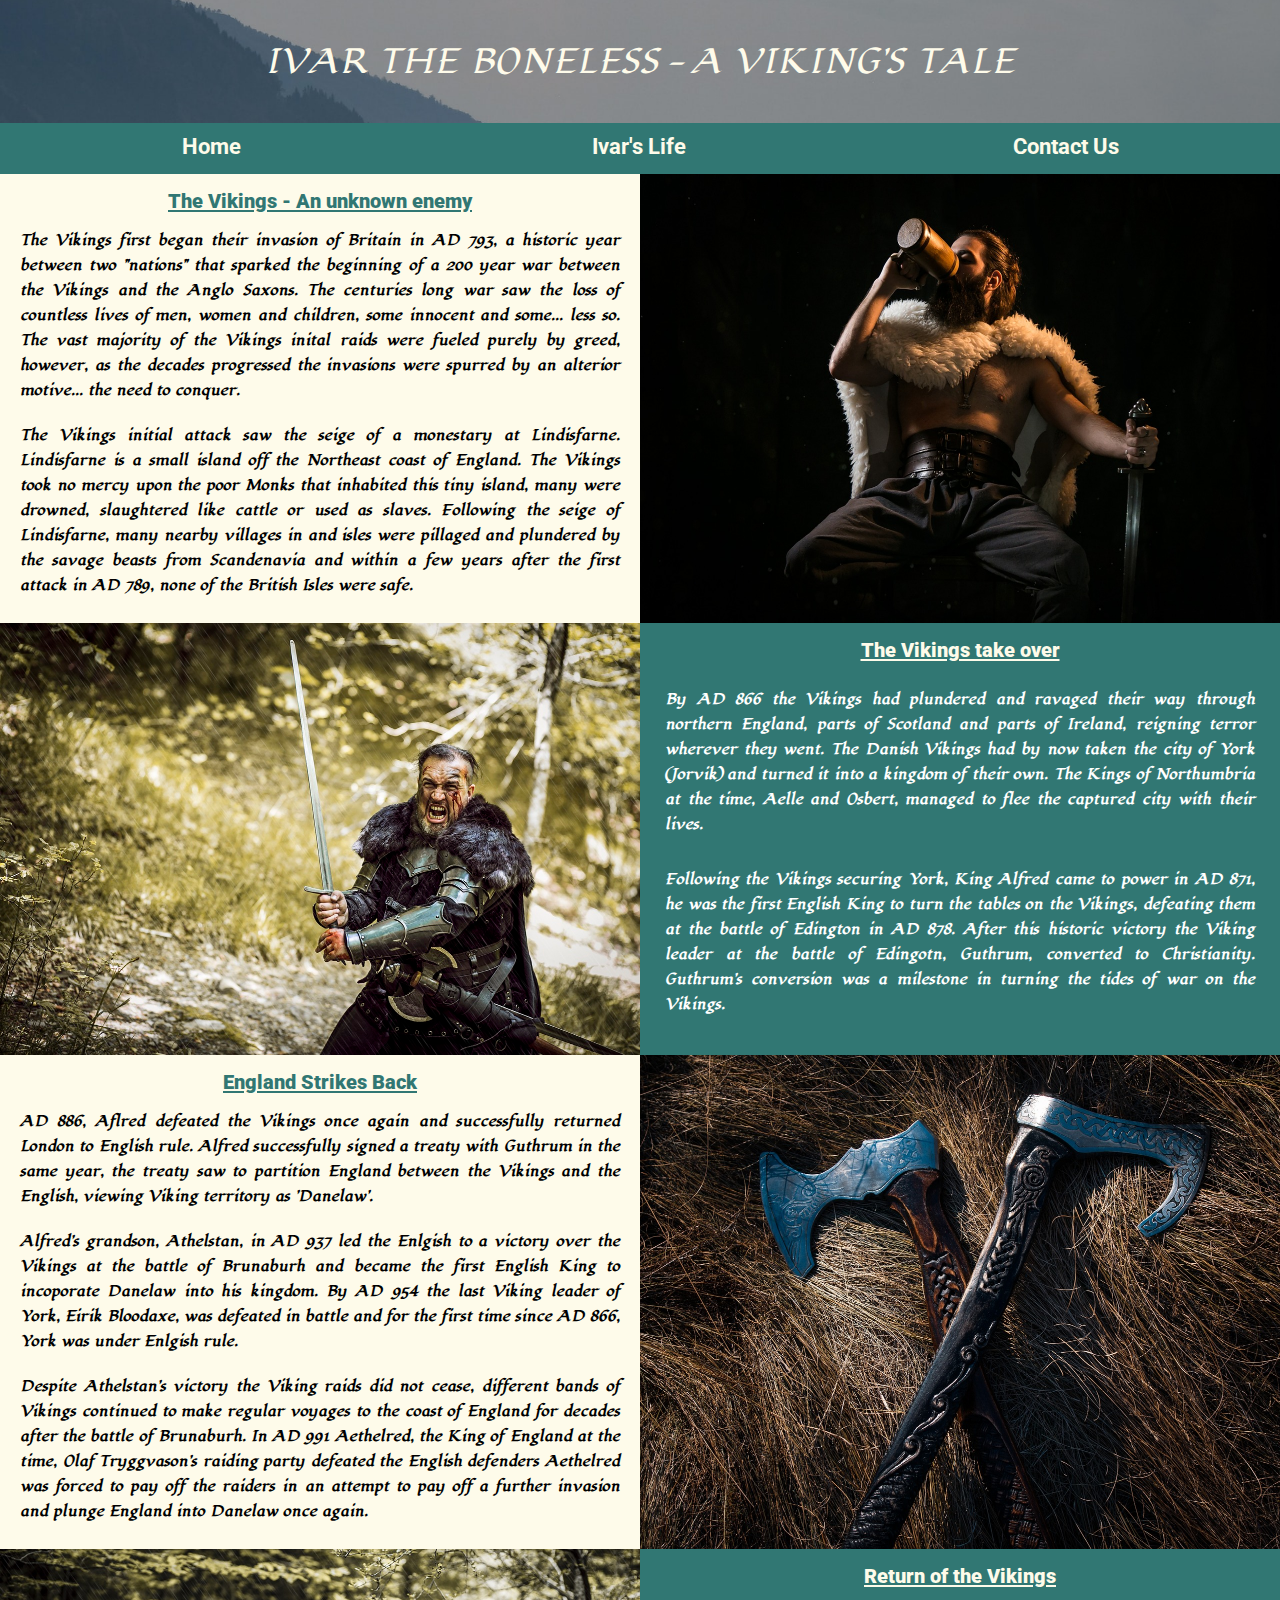
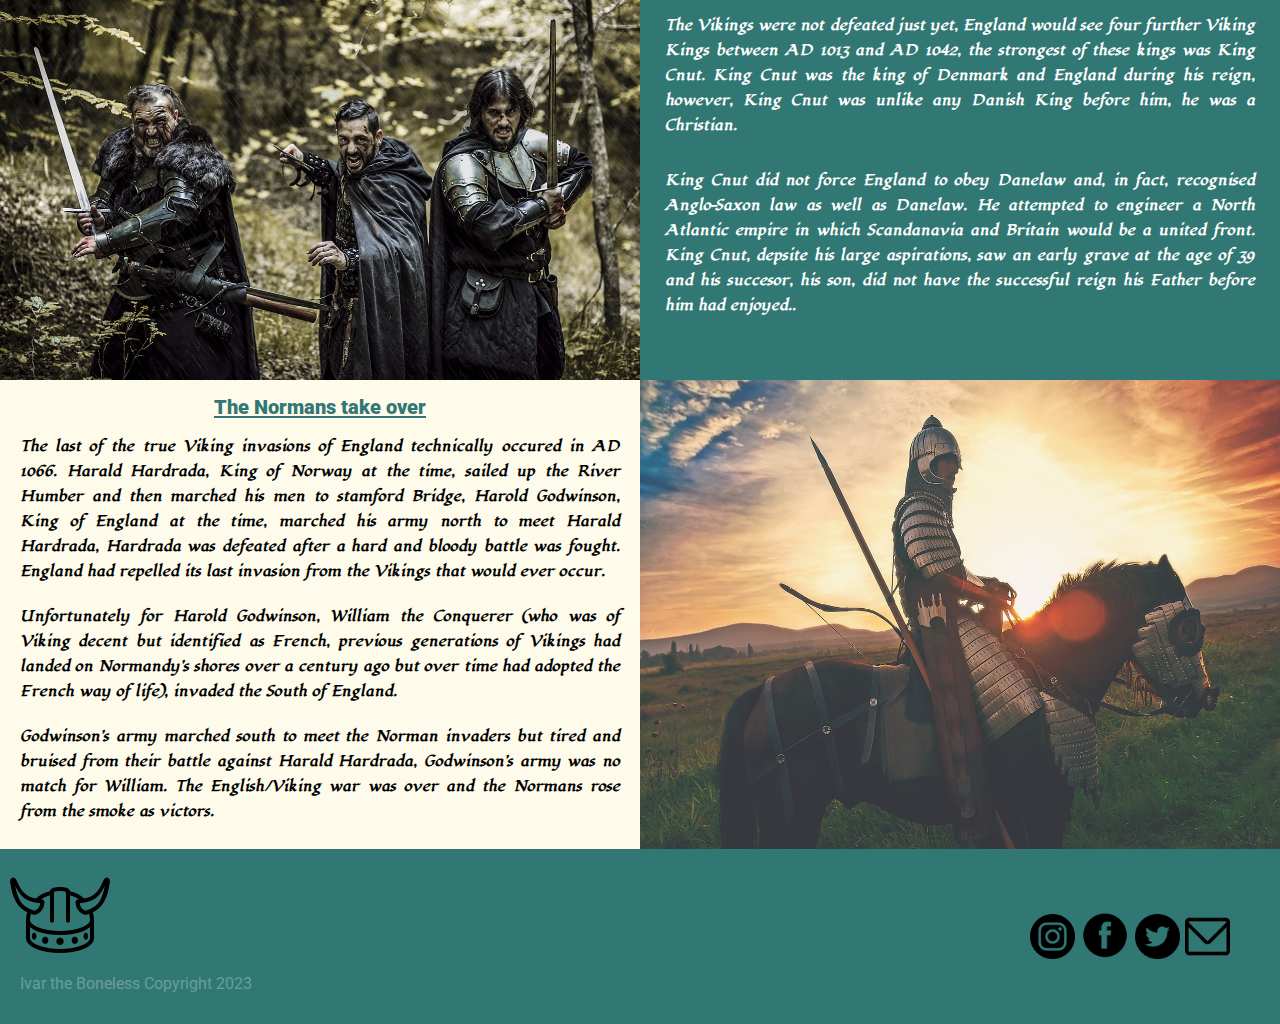
==== commit 234b55e1: "updating index.htm format on smaller screens" ====
--- a/index.html
+++ b/index.html
@@ -56,13 +56,7 @@
         />
       </div>
     </div>
-    <div class="container">
-      <div class="left-image-format">
-        <img
-          src="assets/images/one-knight.jpg"
-          alt="viking knight weilding a large sword screaming a war cry"
-        />
-      </div>
+    <div class="container-reverse" >
       <div class="right-text-content">
         <h2>The Vikings take over</h2>
         <p>
@@ -81,6 +75,12 @@
           converted to Christianity. Guthrum's conversion was a milestone in
           turning the tides of war on the Vikings.
         </p>
+      </div>
+      <div class="left-image-format">
+        <img
+          src="assets/images/one-knight.jpg"
+          alt="viking knight weilding a large sword screaming a war cry"
+        />
       </div>
     </div>
     <div class="container">
@@ -117,14 +117,7 @@
         />
       </div>
     </div>
-    <div class="container">
-      <div class="left-image-format">
-        <img
-          src="assets/images/vikings.jpg"
-          alt="three viking men all bearing swords in the woods,
-          each man is showing a menacing face"
-        />
-      </div>
+    <div class="container-reverse">
       <div class="right-text-content">
         <h2>Return of the Vikings</h2>
         <p>
@@ -142,6 +135,13 @@
           an early grave at the age of 39 and his succesor, his son, did not
           have the successful reign his Father before him had enjoyed..
         </p>
+      </div>
+      <div class="left-image-format">
+        <img
+          src="assets/images/vikings.jpg"
+          alt="three viking men all bearing swords in the woods,
+              each man is showing a menacing face"
+        />
       </div>
     </div>
     <div class="container">
--- a/assets/style.css
+++ b/assets/style.css
@@ -12,7 +12,12 @@
     display: flex;
     flex-direction: row;
     justify-content: center;
-    align-items: stretch;
+}
+
+.container-reverse {
+    display: flex;
+    flex-direction: row-reverse;
+    justify-content: center;
 }
 
 header {
@@ -60,11 +65,9 @@
     color: #317773;
 }
 
-/* content section */
 .left-text-content {
     flex: 1;
-    display: block;
-    padding-top: 2%;
+    padding: 15px 10px 15px;
     background-color: #FEFBEA;
     width: 50%;
 }
@@ -80,13 +83,12 @@
 
 .left-text-content p {
     line-height: 25px;
-    margin: auto 5%;
+    padding: 10px;
     text-align: justify;
     font-weight: 600;
 }
 
 .left-image-format {
-    display: block;
     width: 50%;
 }
 
@@ -97,20 +99,18 @@
 }
 
 .right-image-format {
-    display: block;
     width: 50%;
 }
 
 .right-image-format img {
-    flex: 1;
     width: 100%;
     height: 100%;
+    flex: 1;
 }
 
 .right-text-content {
     flex: 1;
-    display: block;
-    padding-top: 2%;
+    padding: 15px 10px 15px;
     background-color: #317773;
     width: 50%;
 }
@@ -126,7 +126,7 @@
 
 .right-text-content p {
     line-height: 25px;
-    margin: auto 5%;
+    padding: 15px;
     text-align: justify;
     font-weight: 600;
     color: white;
@@ -191,7 +191,7 @@
     flex: 3;
     background-color: #FEFBEA;
     padding-top: 35px;
-    
+
 }
 
 #ivar-article h2 {
@@ -302,14 +302,22 @@
 }
 
 /* Device amends */
+@media screen and (max-width: 2500px) {
+    #find-out-more {
+        height: 800px;
+    }
+
+    #form-section {
+        height: 800px;
+    }
+}
+
 @media screen and (max-width: 1500px) {
     .left-text-content {
-        position: relative;
         font-size: 85%;
     }
 
     .right-text-content {
-        position: relative;
         font-size: 85%;
     }
 }
@@ -342,7 +350,7 @@
     }
 
     #form-section {
-        width: 100%
+        width: 100%;
     }
 
     form {
@@ -355,16 +363,15 @@
 
     #find-out-more {
         width: 100%;
+        height: 400px;
     }
 
     .left-text-content {
-        position: relative;
         font-size: 65%;
         line-height: 20px;
     }
 
     .right-text-content {
-        position: relative;
         font-size: 65%;
         line-height: 20px;
     }
@@ -462,6 +469,51 @@
     }
 }
 
+@media screen and (max-width: 800px) {
+
+    .container {
+        flex-direction: column;
+    }
+
+    .container-reverse {
+        flex-direction: column;
+    }
+
+    .left-text-content {
+        flex: 1;
+        background-color: #FEFBEA;
+        width: 100%;
+        padding-bottom: 20px;
+    }
+
+    .left-image-format {
+        width: 100%;
+        height: 100%;
+    }
+
+    .right-image-format {
+        width: 100%;
+        height: 100%;
+    }
+
+    .right-text-content {
+        flex: 1;
+        background-color: #317773;
+        padding-bottom: 20px;
+        width: 100%;
+    }
+
+    .right-text-content p {
+        font-size: 150%;
+                font-weight: 600;
+    }
+
+    .left-text-content p {
+        font-size: 150%;
+                font-weight: 600;
+    }
+}
+
 @media screen and (max-width: 650px) {
     header {
         font-size: 80%;
@@ -487,25 +539,15 @@
         display: none;
     }
 
-    .left-text-content {
-        position: relative;
-        font-size: 30%;
-    }
-
-    .right-text-content {
-        position: relative;
-        font-size: 30%;
-    }
-
-    .right-text-content p {
-        line-height: 10px;
-        font-weight: 100;
-    }
-
-    .left-text-content p {
-        line-height: 10px;
-        font-weight: 100;
-    }
+   .right-text-content p {
+       font-size: 134%;
+       font-weight: 600;
+   }
+
+   .left-text-content p {
+       font-size: 140%;
+       font-weight: 600;
+   }
 
     #form-section {
         height: 500px;
@@ -592,12 +634,12 @@
 
     .right-text-content p {
         line-height: 10px;
-        font-weight: 0;
+        font-weight: 10;
     }
 
     .left-text-content p {
         line-height: 10px;
-        font-weight: 0;
+        font-weight: 10;
     }
 
     form {
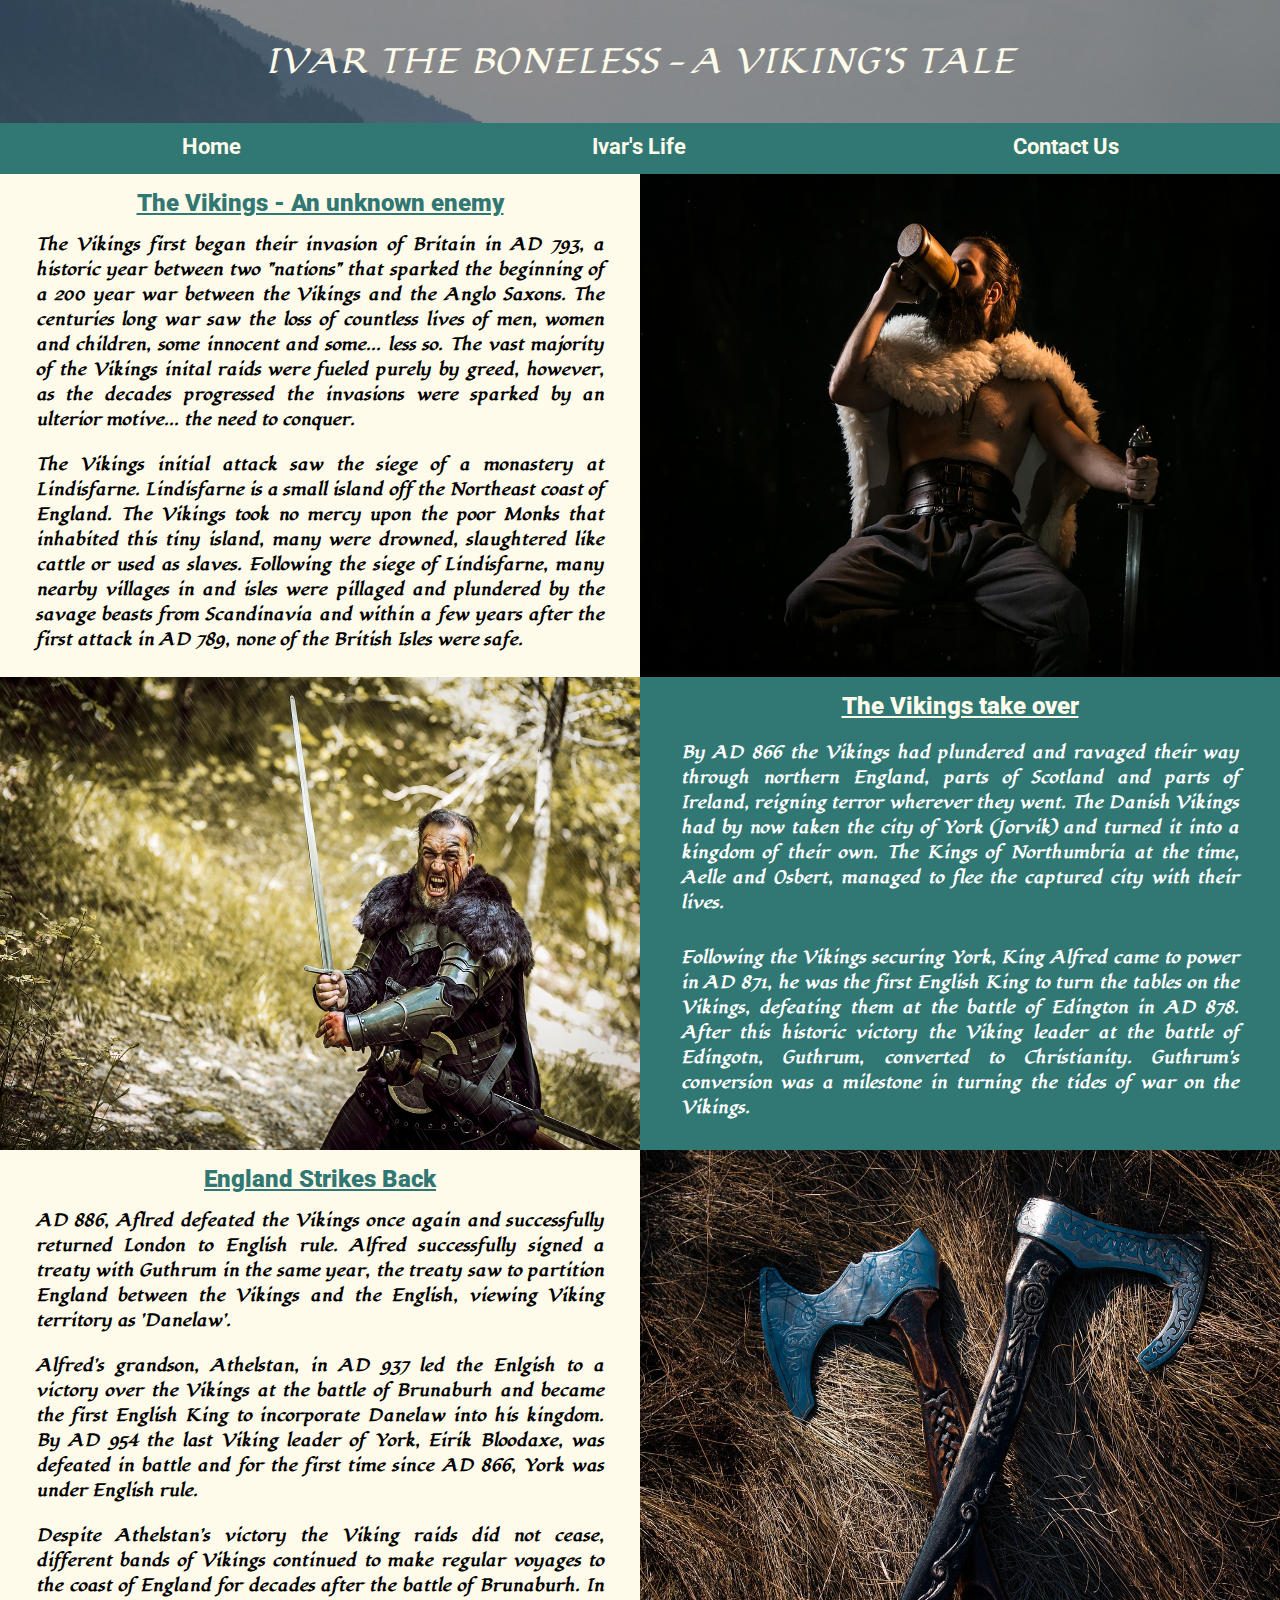
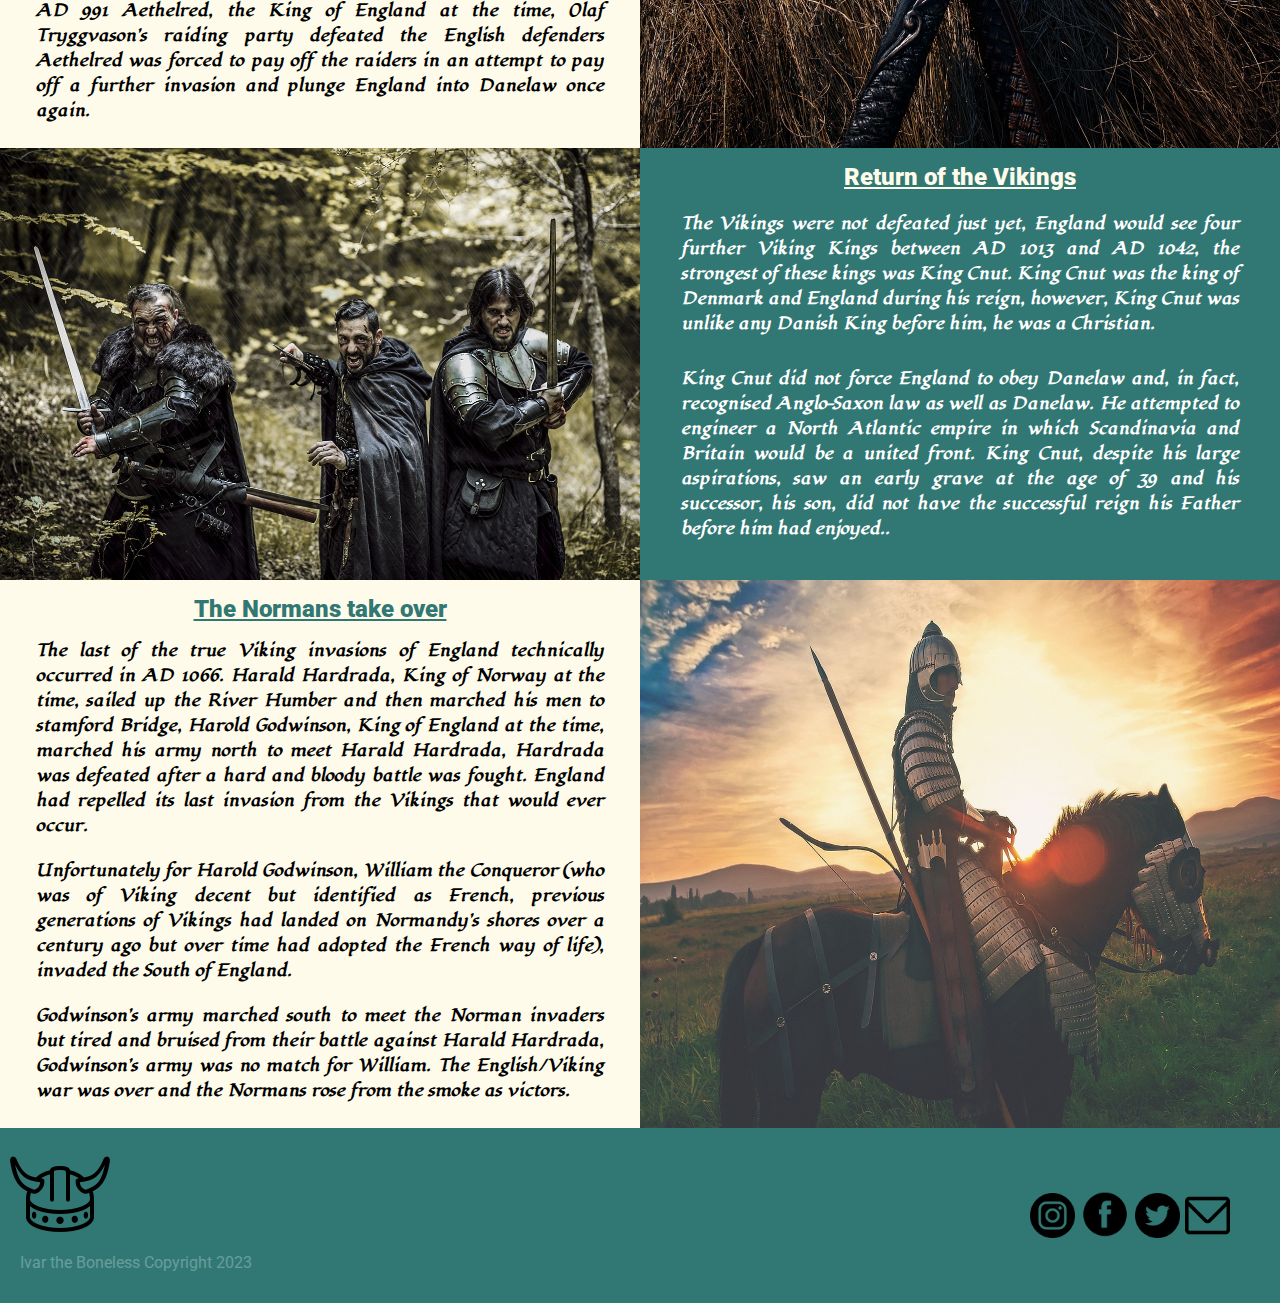
==== commit 1c6665e3: "final spell check" ====
--- a/index.html
+++ b/index.html
@@ -35,17 +35,17 @@
           long war saw the loss of countless lives of men, women and children,
           some innocent and some... less so. The vast majority of the Vikings
           inital raids were fueled purely by greed, however, as the decades
-          progressed the invasions were spurred by an alterior motive... the
+          progressed the invasions were sparked by an ulterior motive... the
           need to conquer.
         </p>
         <p>
-          The Vikings initial attack saw the seige of a monestary at
+          The Vikings initial attack saw the siege of a monastery at
           Lindisfarne. Lindisfarne is a small island off the Northeast coast of
           England. The Vikings took no mercy upon the poor Monks that inhabited
           this tiny island, many were drowned, slaughtered like cattle or used
-          as slaves. Following the seige of Lindisfarne, many nearby villages in
+          as slaves. Following the siege of Lindisfarne, many nearby villages in
           and isles were pillaged and plundered by the savage beasts from
-          Scandenavia and within a few years after the first attack in AD 789,
+          Scandinavia and within a few years after the first attack in AD 789,
           none of the British Isles were safe.
         </p>
       </div>
@@ -96,9 +96,9 @@
         <p>
           Alfred's grandson, Athelstan, in AD 937 led the Enlgish to a victory
           over the Vikings at the battle of Brunaburh and became the first
-          English King to incoporate Danelaw into his kingdom. By AD 954 the
+          English King to incorporate Danelaw into his kingdom. By AD 954 the
           last Viking leader of York, Eirik Bloodaxe, was defeated in battle and
-          for the first time since AD 866, York was under Enlgish rule.
+          for the first time since AD 866, York was under English rule.
         </p>
         <p>
           Despite Athelstan's victory the Viking raids did not cease, different
@@ -113,7 +113,7 @@
       <div class="right-image-format">
         <img
           src="assets/images/axes.jpg"
-          alt="two medival style axes crossed over each other laying on a bed of hay"
+          alt="two mediaevil style axes crossed over each other laying on a bed of hay"
         />
       </div>
     </div>
@@ -130,9 +130,9 @@
         <p>
           King Cnut did not force England to obey Danelaw and, in fact,
           recognised Anglo-Saxon law as well as Danelaw. He attempted to
-          engineer a North Atlantic empire in which Scandanavia and Britain
-          would be a united front. King Cnut, depsite his large aspirations, saw
-          an early grave at the age of 39 and his succesor, his son, did not
+          engineer a North Atlantic empire in which Scandinavia and Britain
+          would be a united front. King Cnut, despite his large aspirations, saw
+          an early grave at the age of 39 and his successor, his son, did not
           have the successful reign his Father before him had enjoyed..
         </p>
       </div>
@@ -148,7 +148,7 @@
       <div class="left-text-content">
         <h2>The Normans take over</h2>
         <p>
-          The last of the true Viking invasions of England technically occured
+          The last of the true Viking invasions of England technically occurred
           in AD 1066. Harald Hardrada, King of Norway at the time, sailed up the
           River Humber and then marched his men to stamford Bridge, Harold
           Godwinson, King of England at the time, marched his army north to meet
@@ -157,7 +157,7 @@
           that would ever occur.
         </p>
         <p>
-          Unfortunately for Harold Godwinson, William the Conquerer (who was of
+          Unfortunately for Harold Godwinson, William the Conqueror (who was of
           Viking decent but identified as French, previous generations of
           Vikings had landed on Normandy's shores over a century ago but over
           time had adopted the French way of life), invaded the South of
--- a/assets/style.css
+++ b/assets/style.css
@@ -67,7 +67,7 @@
 
 .left-text-content {
     flex: 1;
-    padding: 15px 10px 15px;
+    padding: 15px 2% 15px;
     background-color: #FEFBEA;
     width: 50%;
 }
@@ -110,7 +110,7 @@
 
 .right-text-content {
     flex: 1;
-    padding: 15px 10px 15px;
+    padding: 15px 2% 15px;
     background-color: #317773;
     width: 50%;
 }
@@ -118,7 +118,7 @@
 .right-text-content h2 {
     text-align: center;
     text-decoration: underline;
-    margin-bottom: 10px;
+    margin-bottom: 5px;
     font-weight: 900;
     font-family: roboto;
     color: #FEFBEA;
@@ -312,16 +312,6 @@
     }
 }
 
-@media screen and (max-width: 1500px) {
-    .left-text-content {
-        font-size: 85%;
-    }
-
-    .right-text-content {
-        font-size: 85%;
-    }
-}
-
 @media screen and (max-width: 1250px) {
     header {
         font-size: 170%;
@@ -366,12 +356,12 @@
         height: 400px;
     }
 
-    .left-text-content {
+    .left-text-content p {
         font-size: 65%;
         line-height: 20px;
     }
 
-    .right-text-content {
+    .right-text-content p {
         font-size: 65%;
         line-height: 20px;
     }
@@ -400,18 +390,6 @@
 
     #navbar a {
         font-size: 100%;
-    }
-
-    .left-text-content {
-        position: relative;
-        font-size: 50%;
-        line-height: 12px;
-    }
-
-    .right-text-content {
-        position: relative;
-        font-size: 50%;
-        line-height: 12px;
     }
 
     .right-text-content p {
@@ -480,37 +458,23 @@
     }
 
     .left-text-content {
-        flex: 1;
-        background-color: #FEFBEA;
-        width: 100%;
-        padding-bottom: 20px;
+        width: 100%;
+    }
+
+    .right-text-content {
+        width: 100%;
     }
 
     .left-image-format {
         width: 100%;
-        height: 100%;
     }
 
     .right-image-format {
         width: 100%;
-        height: 100%;
-    }
-
-    .right-text-content {
-        flex: 1;
-        background-color: #317773;
-        padding-bottom: 20px;
-        width: 100%;
-    }
-
-    .right-text-content p {
-        font-size: 150%;
-                font-weight: 600;
-    }
-
-    .left-text-content p {
-        font-size: 150%;
-                font-weight: 600;
+    }
+
+    #ivar-image {
+        display: none;
     }
 }
 
@@ -535,19 +499,15 @@
         font-weight: 100;
     }
 
-    #ivar-image {
-        display: none;
-    }
-
-   .right-text-content p {
-       font-size: 134%;
-       font-weight: 600;
-   }
-
-   .left-text-content p {
-       font-size: 140%;
-       font-weight: 600;
-   }
+    .right-text-content p {
+        font-size: 50%;
+        font-weight: 200;
+    }
+
+    .left-text-content p {
+        font-size: 50%;
+        font-weight: 200;
+    }
 
     #form-section {
         height: 500px;
@@ -618,29 +578,6 @@
         line-height: 10px;
     }
 
-    #ivar-image {
-        display: none;
-    }
-
-    .left-text-content {
-        position: relative;
-        font-size: 20%;
-    }
-
-    .right-text-content {
-        position: relative;
-        font-size: 20%;
-    }
-
-    .right-text-content p {
-        line-height: 10px;
-        font-weight: 10;
-    }
-
-    .left-text-content p {
-        line-height: 10px;
-        font-weight: 10;
-    }
 
     form {
         font-size: 60%;
